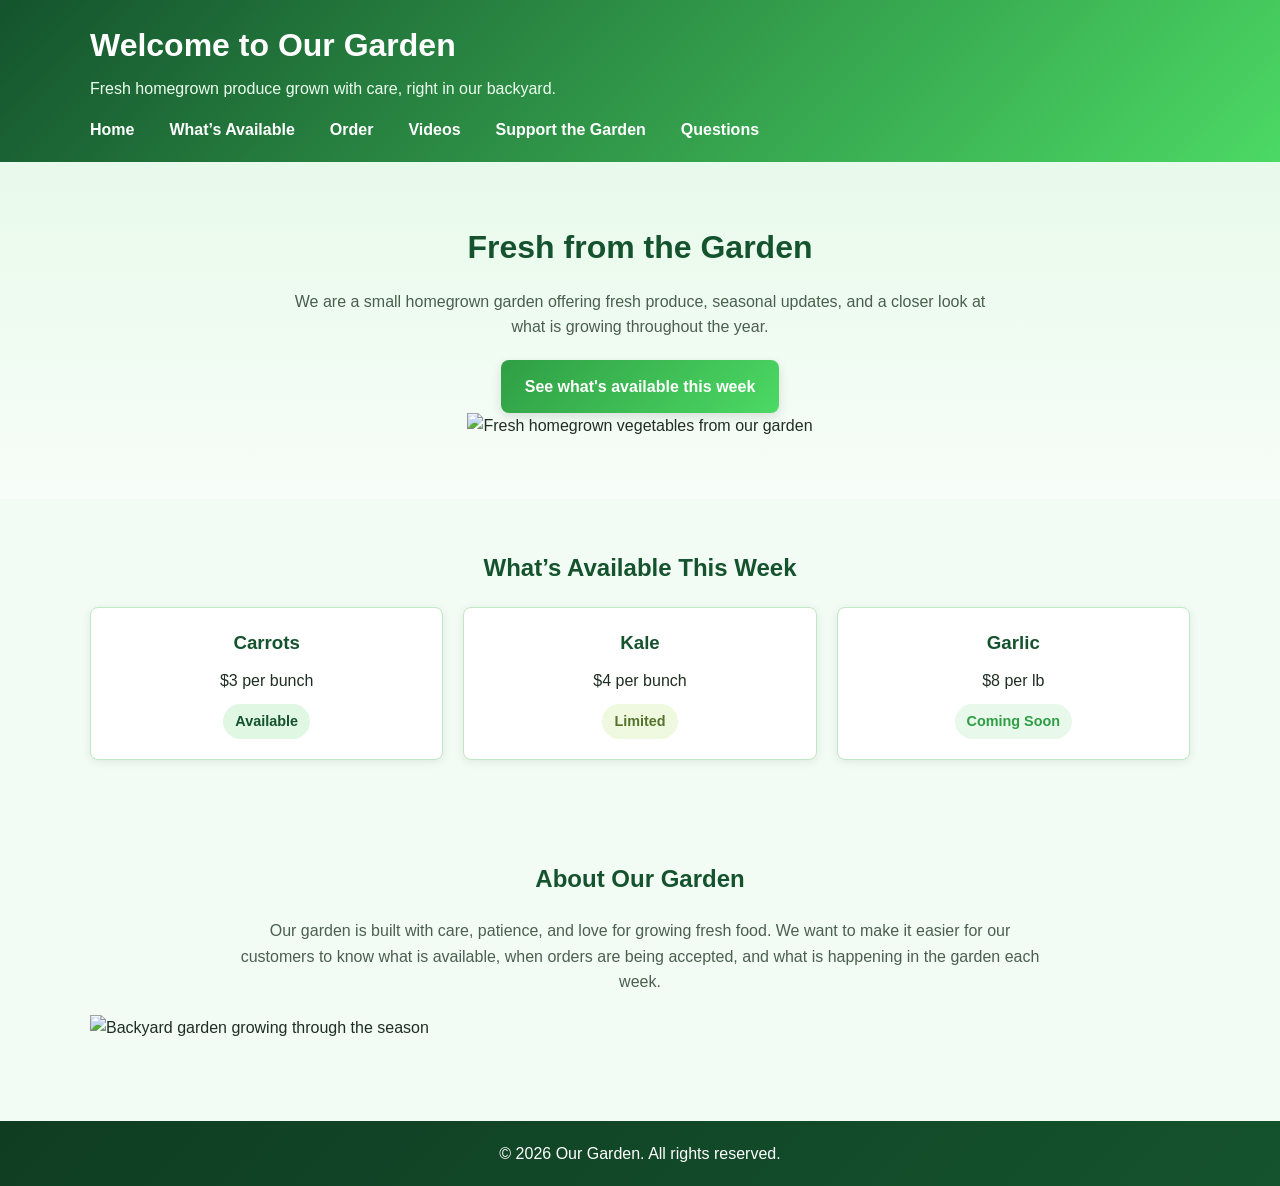
==== index.html @ cf073812 "Update index.html" ====
<!DOCTYPE html>
<html lang="en">
<head>
    <meta charset="UTF-8">
    <meta name="viewport" content="width=device-width, initial-scale=1.0">
    <title>Our Garden | Home</title>
    <link rel="stylesheet" href="style.css">
</head>
<body>

    <header>
        <div class="container">
            <h1>Welcome to Our Garden</h1>
            <p class="tagline">Fresh homegrown produce grown with care, right in our backyard.</p>
            <nav>
                <ul>
                    <li><a href="index.html">Home</a></li>
                    <li><a href="available.html">What’s Available</a></li>
                    <li><a href="order.html">Order</a></li>
                    <li><a href="videos.html">Videos</a></li>
                    <li><a href="donate.html">Support the Garden</a></li>
                    <li><a href="questions.html">Questions</a></li>
                </ul>
            </nav>
        </div>
    </header>

    <main>

        <!-- HERO -->
        <section class="hero">
            <div class="container">
                <div class="split-section">
                    
                    <div class="text-content">
                        <h2>Fresh from the Garden</h2>
                        <p>
                            We are a small homegrown garden offering fresh produce, seasonal updates,
                            and a closer look at what is growing throughout the year.
                        </p>
                        <a class="button" href="available.html">See what's available this week</a>
                    </div>

                    <div class="image-content">
                        <img src="basket of veggies.jpg" alt="Fresh homegrown vegetables from our garden">
                    </div>

                </div>
            </div>
        </section>

        <!-- FEATURED -->
        <section class="featured">
            <div class="container">
                <h2>What’s Available This Week</h2>

                <div class="card-grid">
                    <div class="card">
                        <h3>Carrots</h3>
                        <p>$3 per bunch</p>
                        <span class="status available">Available</span>
                    </div>

                    <div class="card">
                        <h3>Kale</h3>
                        <p>$4 per bunch</p>
                        <span class="status limited">Limited</span>
                    </div>

                    <div class="card">
                        <h3>Garlic</h3>
                        <p>$8 per lb</p>
                        <span class="status coming">Coming Soon</span>
                    </div>
                </div>
            </div>
        </section>

        <!-- ABOUT -->
        <section class="about">
            <div class="container">
                <div class="split-section reverse">

                    <div class="text-content">
                        <h2>About Our Garden</h2>
                        <p>
                            Our garden is built with care, patience, and love for growing fresh food.
                            We want to make it easier for our customers to know what is available,
                            when orders are being accepted, and what is happening in the garden each week.
                        </p>
                    </div>

                    <div class="image-content">
                        <img src="images/about-garden.jpg" alt="Backyard garden growing through the season">
                    </div>

                </div>
            </div>
        </section>

    </main>

    <footer>
        <div class="container">
            <p>&copy; 2026 Our Garden. All rights reserved.</p>
        </div>
    </footer>

    <script src="script.js"></script>

</body>
</html>
---- style.css ----
* {
    margin: 0;
    padding: 0;
    box-sizing: border-box;
}

/* =========================
   Colour Palette
========================= */
:root {
    --green-bright: #4CD964;
    --green-main: #2f9e44;
    --green-dark: #14532D;
    --green-deep: #0f3d22;
    --green-soft: #dff7e3;
    --green-light: #f3fcf4;
    --green-border: #bfe8c7;
    --green-muted: #e9f8ec;

    --white: #ffffff;
    --text-dark: #1f2e22;
    --text-soft: #4b5f50;
    --shadow: 0 2px 10px rgba(0, 0, 0, 0.08);
}

/* =========================
   Base
========================= */
body {
    font-family: Arial, sans-serif;
    line-height: 1.6;
    background-color: var(--green-light);
    color: var(--text-dark);
}

.container {
    width: 90%;
    max-width: 1100px;
    margin: 0 auto;
}

/* =========================
   Header / Navigation
========================= */
header {
    background: linear-gradient(135deg, var(--green-dark), var(--green-bright));
    color: var(--white);
    padding: 20px 0;
}

header h1 {
    margin-bottom: 5px;
}

.tagline {
    margin-bottom: 15px;
    font-size: 1rem;
    color: #ecffef;
}

nav ul {
    list-style: none;
    display: flex;
    flex-wrap: wrap;
    gap: 35px;
}

nav a {
    color: var(--white);
    text-decoration: none;
    font-weight: bold;
}

nav a:hover {
    text-decoration: underline;
    color: #ecffef;
}

/* =========================
   Hero
========================= */
.hero {
    background: linear-gradient(180deg, #e8faeb 0%, #f7fdf8 100%);
    padding: 60px 0;
    text-align: center;
}

.hero h2 {
    font-size: 2rem;
    margin-bottom: 15px;
    color: var(--green-dark);
}

.hero p {
    max-width: 700px;
    margin: 0 auto 20px;
    color: var(--text-soft);
}

/* =========================
   Buttons
========================= */
.button {
    display: inline-block;
    background: linear-gradient(135deg, #2f9e44, #4CD964);
    color: white;
    text-decoration: none;
    padding: 14px 24px;
    border-radius: 8px;
    font-weight: bold;
    border: none;
    cursor: pointer;
    box-shadow: 0 4px 12px rgba(0,0,0,0.12);
    transition: all 0.25s ease;
}

.button:hover {
    background: linear-gradient(135deg, #14532D, #3ec355);
    transform: translateY(-2px);
    box-shadow: 0 6px 16px rgba(0,0,0,0.15);
}

.button:active {
    transform: translateY(0);
    box-shadow: 0 2px 6px rgba(0,0,0,0.2);
}

.button.secondary {
    background: #e9f8ec;
    color: #14532D;
    border: 2px solid #4CD964;
}

.button.secondary:hover {
    background: #dff7e3;
}

/* =========================
   General Sections
========================= */
.featured,
.about,
.updates,
.form-section,
.videos-section,
.calendar-section,
.media-section,
.donate-section,
.order-section {
    padding: 50px 0;
}

.featured h2,
.about h2,
.updates h2,
.videos-section h2,
.calendar-section h2,
.form-container h2,
.media-section h2,
.donate-card h2,
.order-section h2 {
    margin-bottom: 20px;
    text-align: center;
    color: var(--green-dark);
}

.about p,
.updates p {
    max-width: 800px;
    margin: 0 auto 20px;
    text-align: center;
    color: var(--text-soft);
}

/* =========================
   Cards / Product Grid
========================= */
.card-grid {
    display: grid;
    grid-template-columns: repeat(auto-fit, minmax(220px, 1fr));
    gap: 20px;
}

.card {
    background-color: var(--white);
    padding: 20px;
    border-radius: 8px;
    box-shadow: var(--shadow);
    text-align: center;
    border: 1px solid var(--green-border);
}

.card h3 {
    margin-bottom: 10px;
    color: var(--green-dark);
}

/* =========================
   Status Tags
========================= */
.status {
    display: inline-block;
    margin-top: 10px;
    padding: 6px 12px;
    border-radius: 20px;
    font-size: 0.9rem;
    font-weight: bold;
}

.available {
    background-color: #dff7e3;
    color: var(--green-dark);
}

.limited {
    background-color: #eef9df;
    color: #56732d;
}

.coming {
    background-color: #e8f8eb;
    color: var(--green-main);
}

/* =========================
   Order Form / Forms
========================= */
.form-container {
    max-width: 750px;
    background-color: var(--white);
    padding: 35px;
    border-radius: 10px;
    box-shadow: var(--shadow);
    margin: 0 auto;
    border: 1px solid var(--green-border);
}

.form-intro {
    text-align: center;
    margin-bottom: 30px;
    color: var(--text-soft);
}

.form-group {
    margin-bottom: 20px;
}

.form-group label,
.form-group legend {
    display: block;
    font-weight: bold;
    margin-bottom: 8px;
    color: var(--green-dark);
}

.form-group input,
.form-group select,
.form-group textarea {
    width: 100%;
    padding: 12px;
    border: 1px solid var(--green-border);
    border-radius: 6px;
    font-size: 1rem;
    font-family: Arial, sans-serif;
    background-color: #fcfffc;
    color: var(--text-dark);
}

.form-group input:focus,
.form-group select:focus,
.form-group textarea:focus {
    outline: none;
    border-color: var(--green-main);
    box-shadow: 0 0 0 3px rgba(76, 217, 100, 0.18);
}

fieldset.form-group {
    border: 1px solid var(--green-border);
    padding: 20px;
    border-radius: 8px;
    background-color: var(--green-muted);
}

.checkbox-row {
    display: grid;
    grid-template-columns: 1fr 100px;
    gap: 15px;
    align-items: center;
    margin-bottom: 15px;
}

.checkbox-row label {
    display: flex;
    align-items: center;
    gap: 10px;
    font-weight: normal;
    color: var(--text-dark);
}

.checkbox-row input[type="number"] {
    width: 100%;
}

.form-message {
    margin-top: 20px;
    font-weight: bold;
    text-align: center;
    color: var(--green-dark);
}

/* =========================
   Videos
========================= */
.videos-intro {
    text-align: center;
    max-width: 800px;
    margin: 0 auto 30px;
    color: var(--text-soft);
}

.video-grid {
    display: grid;
    grid-template-columns: 1fr;
    gap: 30px;
}

.video-card {
    background-color: var(--white);
    padding: 25px;
    border-radius: 10px;
    box-shadow: var(--shadow);
    border: 1px solid var(--green-border);
}

.video-card h3 {
    margin-bottom: 15px;
    color: var(--green-dark);
}

.video-card p {
    margin-top: 15px;
    color: var(--text-soft);
}

.video-wrapper {
    position: relative;
    width: 100%;
    padding-bottom: 56.25%;
    height: 0;
    overflow: hidden;
    border-radius: 8px;
}

.video-wrapper iframe {
    position: absolute;
    top: 0;
    left: 0;
    width: 100%;
    height: 100%;
    border: none;
}

/* =========================
   Calendar
========================= */
.calendar-intro {
    text-align: center;
    max-width: 850px;
    margin: 0 auto 30px;
    color: var(--text-soft);
}

.calendar-grid {
    display: grid;
    grid-template-columns: repeat(auto-fit, minmax(250px, 1fr));
    gap: 20px;
}

.month-card {
    background-color: var(--white);
    padding: 22px;
    border-radius: 10px;
    box-shadow: var(--shadow);
    border: 1px solid var(--green-border);
}

.month-card h3 {
    margin-bottom: 12px;
    color: var(--green-dark);
}

.month-card ul {
    padding-left: 18px;
}

.month-card li {
    margin-bottom: 8px;
    color: var(--text-dark);
}

/* =========================
   Media Section
========================= */
.media-section h2 {
    text-align: center;
    margin-bottom: 10px;
}

.media-intro {
    text-align: center;
    max-width: 800px;
    margin: 0 auto 30px;
    color: var(--text-soft);
}

.media-grid {
    display: grid;
    grid-template-columns: repeat(auto-fit, minmax(250px, 1fr));
    gap: 20px;
}

.media-item {
    background-color: var(--white);
    border-radius: 10px;
    overflow: hidden;
    box-shadow: var(--shadow);
    border: 1px solid var(--green-border);
}

.media-item img {
    width: 100%;
    height: 100%;
    object-fit: cover;
    display: block;
}

.support-media {
    margin-top: 25px;
}

.support-images {
    display: grid;
    grid-template-columns: repeat(auto-fit, minmax(180px, 1fr));
    gap: 15px;
    margin-top: 20px;
}

.support-images img {
    width: 100%;
    border-radius: 8px;
    border: 1px solid var(--green-border);
}

/* =========================
   Donate Page
========================= */
.donate-section .container {
    max-width: 800px;
    margin: 0 auto;
    text-align: center;
}

.donate-card {
    max-width: 750px;
    margin: 0 auto;
    background-color: var(--white);
    padding: 35px;
    border-radius: 10px;
    box-shadow: var(--shadow);
    text-align: center;
    border: 1px solid var(--green-border);
}

.donate-card p {
    margin-bottom: 18px;
    color: var(--text-soft);
}

.donate-buttons {
    margin-top: 25px;
    display: flex;
    justify-content: center;
    flex-wrap: wrap;
    gap: 15px;
}

.donate-note {
    margin-top: 20px;
    font-style: italic;
    color: var(--text-soft);
}

/* =========================
   Order Page
========================= */
.order-section h2 {
    text-align: center;
    margin-bottom: 12px;
}

.order-intro {
    text-align: center;
    max-width: 850px;
    margin: 0 auto 30px;
    color: var(--text-soft);
}

.order-layout {
    display: grid;
    grid-template-columns: 320px 1fr;
    gap: 30px;
    align-items: start;
}

.order-info,
.order-form-wrap {
    background-color: var(--white);
    padding: 28px;
    border-radius: 10px;
    box-shadow: var(--shadow);
    border: 1px solid var(--green-border);
}

.order-info h3 {
    margin-bottom: 15px;
    color: var(--green-dark);
}

.order-info p {
    margin-bottom: 15px;
    color: var(--text-soft);
}

.order-info ul {
    padding-left: 20px;
    margin-bottom: 25px;
}

.order-info li {
    margin-bottom: 10px;
    color: var(--text-dark);
}

.order-total {
    margin: 20px 0 25px;
    text-align: right;
    font-size: 1.1rem;
    font-weight: bold;
    color: var(--green-dark);
}

.form-row {
    display: grid;
    grid-template-columns: 1fr 1fr;
    gap: 20px;
}

.product-row {
    display: grid;
    grid-template-columns: 1fr 120px;
    gap: 15px;
    align-items: center;
    margin-bottom: 15px;
}

.product-row label {
    margin-bottom: 0;
    font-weight: normal;
    color: var(--text-dark);
}

.product-row input {
    width: 100%;
}

.order-form-wrap .button,
#orderForm button[type="submit"] {
    width: 100%;
    margin-top: 10px;
    padding: 15px 20px;
    font-size: 1.05rem;
    background: linear-gradient(135deg, #14532D, #4CD964);
    color: white;
    border: none;
    border-radius: 8px;
    font-weight: bold;
    cursor: pointer;
    box-shadow: 0 5px 14px rgba(0, 0, 0, 0.14);
    transition: all 0.25s ease;
}

.order-form-wrap .button:hover,
#orderForm button[type="submit"]:hover {
    background: linear-gradient(135deg, #0f3d22, #39c653);
    transform: translateY(-2px);
    box-shadow: 0 8px 18px rgba(0, 0, 0, 0.18);
}

.order-form-wrap .button:active,
#orderForm button[type="submit"]:active {
    transform: translateY(0);
}

/* =========================
   Footer
========================= */
footer {
    background: linear-gradient(135deg, var(--green-deep), var(--green-dark));
    color: var(--white);
    text-align: center;
    padding: 20px 0;
    margin-top: 30px;
}

/* =========================
   Responsive
========================= */
@media (max-width: 900px) {
    .order-layout {
        grid-template-columns: 1fr;
    }
}

@media (max-width: 768px) {
    nav ul {
        flex-direction: column;
        gap: 10px;
    }

    .hero h2 {
        font-size: 1.6rem;
    }
}

@media (max-width: 600px) {
    .form-container {
        padding: 20px;
    }

    .checkbox-row,
    .form-row,
    .product-row {
        grid-template-columns: 1fr;
    }
}

/* ORDER TOTAL DISPLAY */
/* ORDER TOTAL DISPLAY (better alignment) */
.order-total {
    margin: 20px 0;
    padding: 15px 20px;
    background-color: #e6f9ec;
    border-left: 5px solid #21ed65;
    border-radius: 6px;
    text-align: left; /* changed */
    font-size: 1.2rem;
    font-weight: bold;
    color: #0f5132;
}

/* FIELDSET FIX */
fieldset.form-group {
    border: 1px solid #ccebd6;
    padding: 20px;
    border-radius: 8px;
    background-color: #f3fff6;
}

/* LEGEND FIX — keeps it INSIDE visually */
fieldset.form-group legend {
    padding: 5px 10px;
    font-weight: bold;
    color: #0f5132;
    background-color: #f3fff6;
    border-radius: 4px;
}

/* FORM MESSAGE */
.form-message {
    margin-top: 15px;
    color: #155724;
    font-weight: 500;
}

/* INPUT ALIGNMENT (keep grid intact) */
.product-row input[type="number"] {
    width: 100%;
    padding: 8px;
    border: 1px solid #ccebd6;
    border-radius: 4px;
    font-size: 1rem;
}

.product-row input[type="number"]:focus {
    outline: none;
    border-color: #21ed65;
    box-shadow: 0 0 5px rgba(33, 237, 101, 0.4);

}

/* Subtle animation when total updates */
.order-total.updated {
    background-color: #d1f7dc;
    transform: scale(1.02);
    transition: all 0.2s ease;
}

/* FORM MESSAGE (confirmation text) */
.form-message {
    margin-top: 15px;
    color: #155724;
    font-weight: 500;
}

.product-row input[type="number"] {
    width: 80px;
    padding: 8px;
    border: 1px solid #ccebd6;
    border-radius: 4px;
    font-size: 1rem;
}

.product-row input[type="number"]:focus {
    outline: none;
    border-color: #21ed65;
    box-shadow: 0 0 5px rgba(33, 237, 101, 0.4);
}
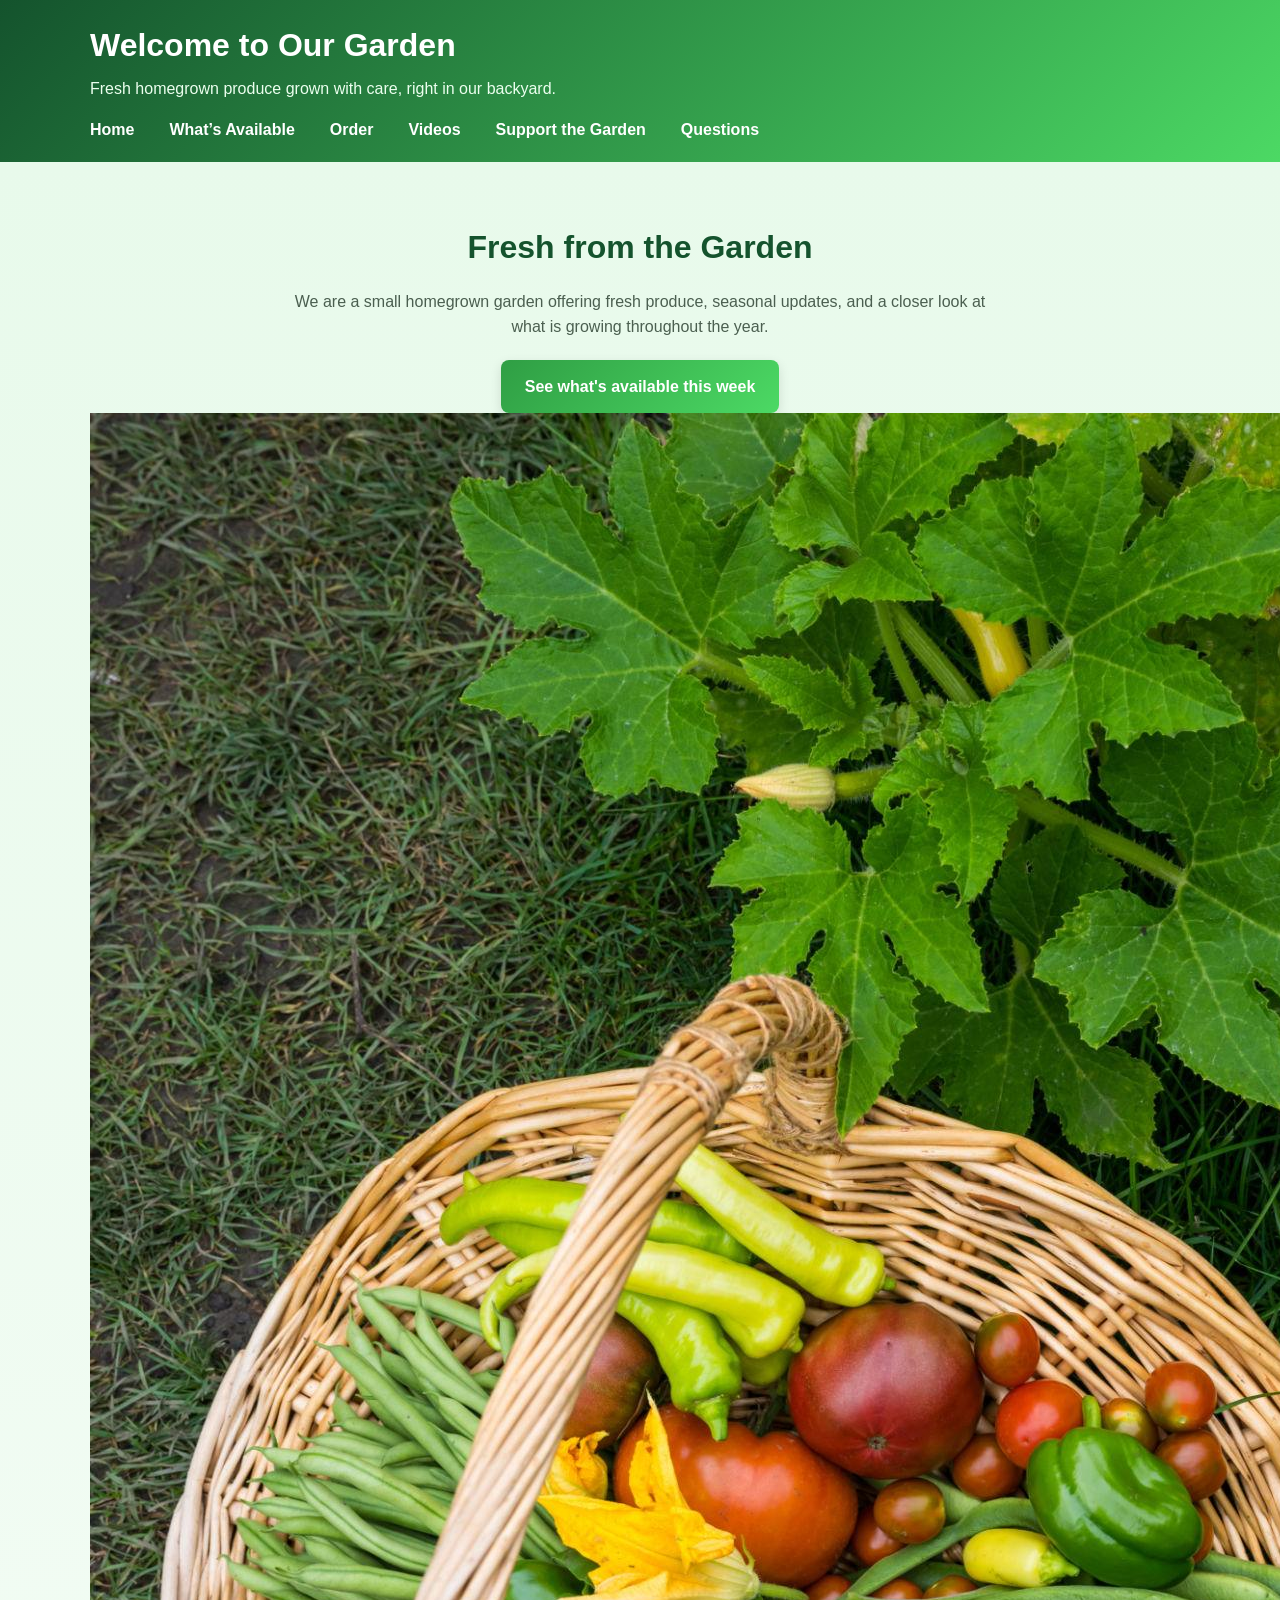
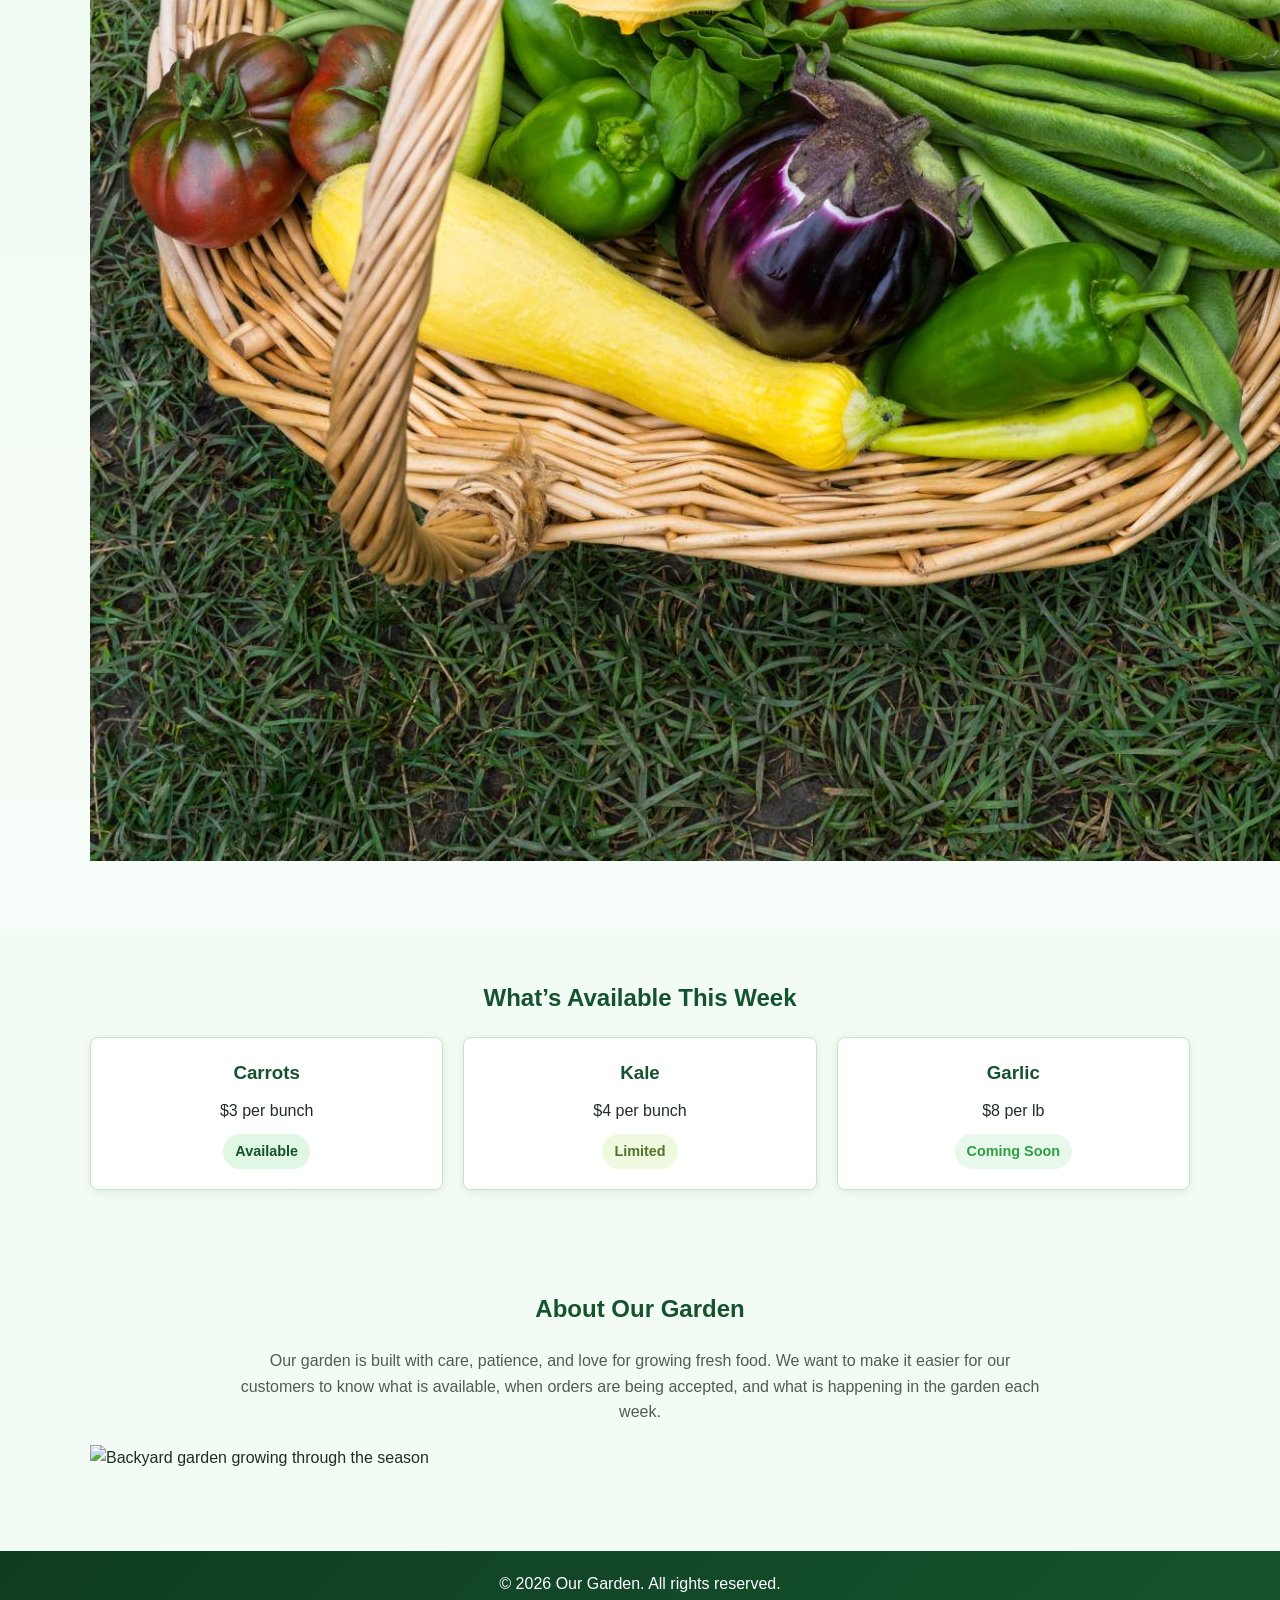
==== commit 79d3b863: "Update index.html" ====
--- a/index.html
+++ b/index.html
@@ -42,7 +42,7 @@
                     </div>
 
                     <div class="image-content">
-                        <img src="basket of veggies.jpg" alt="Fresh homegrown vegetables from our garden">
+                        <img src="images/basket of veggies.jpg" alt="Fresh homegrown vegetables from our garden">
                     </div>
 
                 </div>
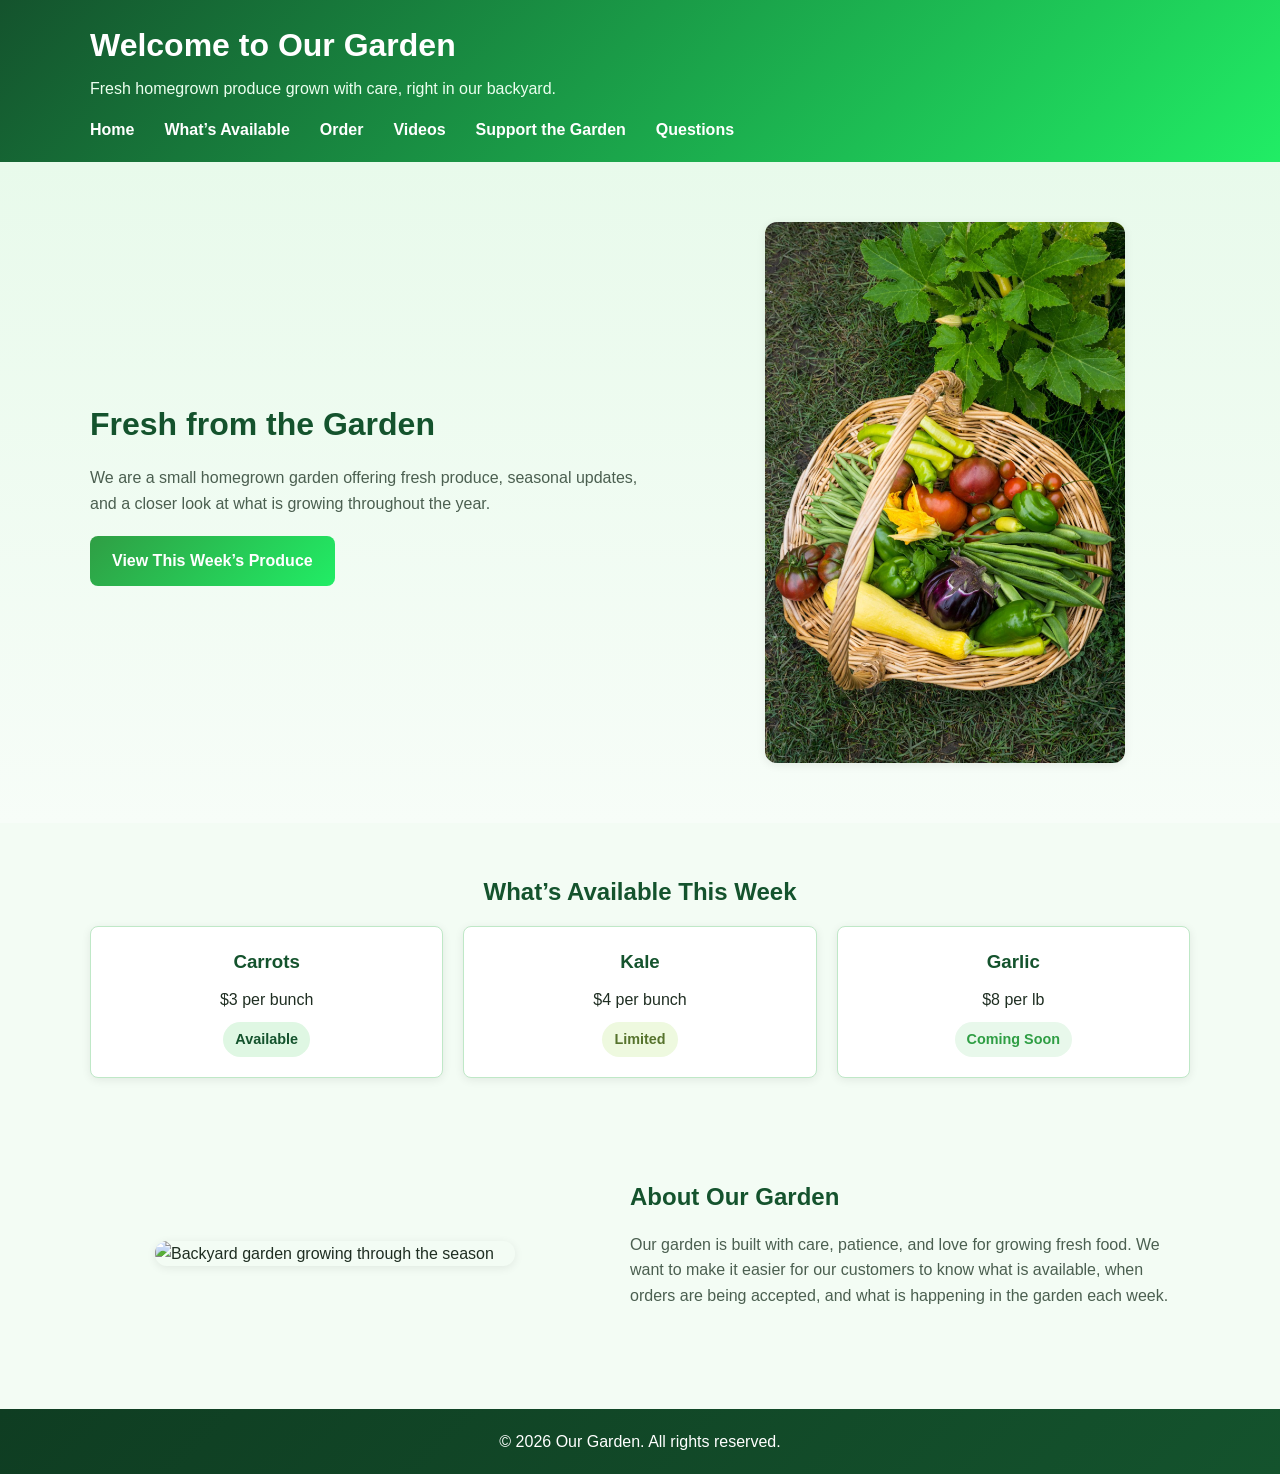
==== commit 7a38ca0a: "banner fixes" ====
--- a/index.html
+++ b/index.html
@@ -27,29 +27,25 @@
 
     <main>
 
-        <!-- HERO -->
         <section class="hero">
             <div class="container">
                 <div class="split-section">
-                    
                     <div class="text-content">
                         <h2>Fresh from the Garden</h2>
                         <p>
                             We are a small homegrown garden offering fresh produce, seasonal updates,
                             and a closer look at what is growing throughout the year.
                         </p>
-                        <a class="button" href="available.html">See what's available this week</a>
+                        <a class="button" href="available.html">View This Week’s Produce</a>
                     </div>
 
                     <div class="image-content">
                         <img src="images/basket of veggies.jpg" alt="Fresh homegrown vegetables from our garden">
                     </div>
-
                 </div>
             </div>
         </section>
 
-        <!-- FEATURED -->
         <section class="featured">
             <div class="container">
                 <h2>What’s Available This Week</h2>
@@ -76,11 +72,9 @@
             </div>
         </section>
 
-        <!-- ABOUT -->
         <section class="about">
             <div class="container">
                 <div class="split-section reverse">
-
                     <div class="text-content">
                         <h2>About Our Garden</h2>
                         <p>
@@ -93,7 +87,6 @@
                     <div class="image-content">
                         <img src="images/about-garden.jpg" alt="Backyard garden growing through the season">
                     </div>
-
                 </div>
             </div>
         </section>
--- a/style.css
+++ b/style.css
@@ -8,7 +8,7 @@
    Colour Palette
 ========================= */
 :root {
-    --green-bright: #4CD964;
+    --green-bright: #21ed65;
     --green-main: #2f9e44;
     --green-dark: #14532D;
     --green-deep: #0f3d22;
@@ -40,7 +40,7 @@
 }
 
 /* =========================
-   Header / Navigation
+   Header
 ========================= */
 header {
     background: linear-gradient(135deg, var(--green-dark), var(--green-bright));
@@ -58,11 +58,14 @@
     color: #ecffef;
 }
 
+/* =========================
+   Navigation
+========================= */
 nav ul {
     list-style: none;
     display: flex;
     flex-wrap: wrap;
-    gap: 35px;
+    gap: 30px;
 }
 
 nav a {
@@ -77,24 +80,68 @@
 }
 
 /* =========================
-   Hero
+   Hero + Split Layout
 ========================= */
 .hero {
     background: linear-gradient(180deg, #e8faeb 0%, #f7fdf8 100%);
     padding: 60px 0;
-    text-align: center;
+}
+
+.split-section {
+    display: flex;
+    align-items: center;
+    justify-content: space-between;
+    gap: 50px;
+}
+
+.split-section.reverse {
+    flex-direction: row-reverse;
+}
+
+.text-content {
+    flex: 1 1 55%;
+    max-width: 560px;
+}
+
+.image-content {
+    flex: 1 1 45%;
+    display: flex;
+    justify-content: center;
+    align-items: center;
+}
+
+.image-content img {
+    width: 100%;
+    max-width: 360px;
+    height: auto;
+    display: block;
+    border-radius: 12px;
+    box-shadow: var(--shadow);
+    object-fit: cover;
+}
+
+/* =========================
+   Typography
+========================= */
+.hero h2,
+.featured h2,
+.about h2 {
+    margin-bottom: 15px;
+    color: var(--green-dark);
 }
 
 .hero h2 {
     font-size: 2rem;
-    margin-bottom: 15px;
-    color: var(--green-dark);
-}
-
-.hero p {
-    max-width: 700px;
-    margin: 0 auto 20px;
+}
+
+.hero p,
+.about p {
     color: var(--text-soft);
+    margin-bottom: 20px;
+}
+
+.featured h2 {
+    text-align: center;
 }
 
 /* =========================
@@ -102,78 +149,32 @@
 ========================= */
 .button {
     display: inline-block;
-    background: linear-gradient(135deg, #2f9e44, #4CD964);
-    color: white;
+    background: linear-gradient(135deg, var(--green-main), var(--green-bright));
+    color: var(--white);
     text-decoration: none;
-    padding: 14px 24px;
+    padding: 12px 22px;
     border-radius: 8px;
     font-weight: bold;
     border: none;
     cursor: pointer;
-    box-shadow: 0 4px 12px rgba(0,0,0,0.12);
-    transition: all 0.25s ease;
+    transition: 0.25s;
 }
 
 .button:hover {
-    background: linear-gradient(135deg, #14532D, #3ec355);
+    background: linear-gradient(135deg, var(--green-dark), #3ec355);
     transform: translateY(-2px);
-    box-shadow: 0 6px 16px rgba(0,0,0,0.15);
-}
-
-.button:active {
-    transform: translateY(0);
-    box-shadow: 0 2px 6px rgba(0,0,0,0.2);
-}
-
-.button.secondary {
-    background: #e9f8ec;
-    color: #14532D;
-    border: 2px solid #4CD964;
-}
-
-.button.secondary:hover {
-    background: #dff7e3;
-}
-
-/* =========================
-   General Sections
+}
+
+/* =========================
+   Sections
 ========================= */
 .featured,
-.about,
-.updates,
-.form-section,
-.videos-section,
-.calendar-section,
-.media-section,
-.donate-section,
-.order-section {
+.about {
     padding: 50px 0;
 }
 
-.featured h2,
-.about h2,
-.updates h2,
-.videos-section h2,
-.calendar-section h2,
-.form-container h2,
-.media-section h2,
-.donate-card h2,
-.order-section h2 {
-    margin-bottom: 20px;
-    text-align: center;
-    color: var(--green-dark);
-}
-
-.about p,
-.updates p {
-    max-width: 800px;
-    margin: 0 auto 20px;
-    text-align: center;
-    color: var(--text-soft);
-}
-
-/* =========================
-   Cards / Product Grid
+/* =========================
+   Cards
 ========================= */
 .card-grid {
     display: grid;
@@ -208,7 +209,7 @@
 }
 
 .available {
-    background-color: #dff7e3;
+    background-color: var(--green-soft);
     color: var(--green-dark);
 }
 
@@ -223,385 +224,6 @@
 }
 
 /* =========================
-   Order Form / Forms
-========================= */
-.form-container {
-    max-width: 750px;
-    background-color: var(--white);
-    padding: 35px;
-    border-radius: 10px;
-    box-shadow: var(--shadow);
-    margin: 0 auto;
-    border: 1px solid var(--green-border);
-}
-
-.form-intro {
-    text-align: center;
-    margin-bottom: 30px;
-    color: var(--text-soft);
-}
-
-.form-group {
-    margin-bottom: 20px;
-}
-
-.form-group label,
-.form-group legend {
-    display: block;
-    font-weight: bold;
-    margin-bottom: 8px;
-    color: var(--green-dark);
-}
-
-.form-group input,
-.form-group select,
-.form-group textarea {
-    width: 100%;
-    padding: 12px;
-    border: 1px solid var(--green-border);
-    border-radius: 6px;
-    font-size: 1rem;
-    font-family: Arial, sans-serif;
-    background-color: #fcfffc;
-    color: var(--text-dark);
-}
-
-.form-group input:focus,
-.form-group select:focus,
-.form-group textarea:focus {
-    outline: none;
-    border-color: var(--green-main);
-    box-shadow: 0 0 0 3px rgba(76, 217, 100, 0.18);
-}
-
-fieldset.form-group {
-    border: 1px solid var(--green-border);
-    padding: 20px;
-    border-radius: 8px;
-    background-color: var(--green-muted);
-}
-
-.checkbox-row {
-    display: grid;
-    grid-template-columns: 1fr 100px;
-    gap: 15px;
-    align-items: center;
-    margin-bottom: 15px;
-}
-
-.checkbox-row label {
-    display: flex;
-    align-items: center;
-    gap: 10px;
-    font-weight: normal;
-    color: var(--text-dark);
-}
-
-.checkbox-row input[type="number"] {
-    width: 100%;
-}
-
-.form-message {
-    margin-top: 20px;
-    font-weight: bold;
-    text-align: center;
-    color: var(--green-dark);
-}
-
-/* =========================
-   Videos
-========================= */
-.videos-intro {
-    text-align: center;
-    max-width: 800px;
-    margin: 0 auto 30px;
-    color: var(--text-soft);
-}
-
-.video-grid {
-    display: grid;
-    grid-template-columns: 1fr;
-    gap: 30px;
-}
-
-.video-card {
-    background-color: var(--white);
-    padding: 25px;
-    border-radius: 10px;
-    box-shadow: var(--shadow);
-    border: 1px solid var(--green-border);
-}
-
-.video-card h3 {
-    margin-bottom: 15px;
-    color: var(--green-dark);
-}
-
-.video-card p {
-    margin-top: 15px;
-    color: var(--text-soft);
-}
-
-.video-wrapper {
-    position: relative;
-    width: 100%;
-    padding-bottom: 56.25%;
-    height: 0;
-    overflow: hidden;
-    border-radius: 8px;
-}
-
-.video-wrapper iframe {
-    position: absolute;
-    top: 0;
-    left: 0;
-    width: 100%;
-    height: 100%;
-    border: none;
-}
-
-/* =========================
-   Calendar
-========================= */
-.calendar-intro {
-    text-align: center;
-    max-width: 850px;
-    margin: 0 auto 30px;
-    color: var(--text-soft);
-}
-
-.calendar-grid {
-    display: grid;
-    grid-template-columns: repeat(auto-fit, minmax(250px, 1fr));
-    gap: 20px;
-}
-
-.month-card {
-    background-color: var(--white);
-    padding: 22px;
-    border-radius: 10px;
-    box-shadow: var(--shadow);
-    border: 1px solid var(--green-border);
-}
-
-.month-card h3 {
-    margin-bottom: 12px;
-    color: var(--green-dark);
-}
-
-.month-card ul {
-    padding-left: 18px;
-}
-
-.month-card li {
-    margin-bottom: 8px;
-    color: var(--text-dark);
-}
-
-/* =========================
-   Media Section
-========================= */
-.media-section h2 {
-    text-align: center;
-    margin-bottom: 10px;
-}
-
-.media-intro {
-    text-align: center;
-    max-width: 800px;
-    margin: 0 auto 30px;
-    color: var(--text-soft);
-}
-
-.media-grid {
-    display: grid;
-    grid-template-columns: repeat(auto-fit, minmax(250px, 1fr));
-    gap: 20px;
-}
-
-.media-item {
-    background-color: var(--white);
-    border-radius: 10px;
-    overflow: hidden;
-    box-shadow: var(--shadow);
-    border: 1px solid var(--green-border);
-}
-
-.media-item img {
-    width: 100%;
-    height: 100%;
-    object-fit: cover;
-    display: block;
-}
-
-.support-media {
-    margin-top: 25px;
-}
-
-.support-images {
-    display: grid;
-    grid-template-columns: repeat(auto-fit, minmax(180px, 1fr));
-    gap: 15px;
-    margin-top: 20px;
-}
-
-.support-images img {
-    width: 100%;
-    border-radius: 8px;
-    border: 1px solid var(--green-border);
-}
-
-/* =========================
-   Donate Page
-========================= */
-.donate-section .container {
-    max-width: 800px;
-    margin: 0 auto;
-    text-align: center;
-}
-
-.donate-card {
-    max-width: 750px;
-    margin: 0 auto;
-    background-color: var(--white);
-    padding: 35px;
-    border-radius: 10px;
-    box-shadow: var(--shadow);
-    text-align: center;
-    border: 1px solid var(--green-border);
-}
-
-.donate-card p {
-    margin-bottom: 18px;
-    color: var(--text-soft);
-}
-
-.donate-buttons {
-    margin-top: 25px;
-    display: flex;
-    justify-content: center;
-    flex-wrap: wrap;
-    gap: 15px;
-}
-
-.donate-note {
-    margin-top: 20px;
-    font-style: italic;
-    color: var(--text-soft);
-}
-
-/* =========================
-   Order Page
-========================= */
-.order-section h2 {
-    text-align: center;
-    margin-bottom: 12px;
-}
-
-.order-intro {
-    text-align: center;
-    max-width: 850px;
-    margin: 0 auto 30px;
-    color: var(--text-soft);
-}
-
-.order-layout {
-    display: grid;
-    grid-template-columns: 320px 1fr;
-    gap: 30px;
-    align-items: start;
-}
-
-.order-info,
-.order-form-wrap {
-    background-color: var(--white);
-    padding: 28px;
-    border-radius: 10px;
-    box-shadow: var(--shadow);
-    border: 1px solid var(--green-border);
-}
-
-.order-info h3 {
-    margin-bottom: 15px;
-    color: var(--green-dark);
-}
-
-.order-info p {
-    margin-bottom: 15px;
-    color: var(--text-soft);
-}
-
-.order-info ul {
-    padding-left: 20px;
-    margin-bottom: 25px;
-}
-
-.order-info li {
-    margin-bottom: 10px;
-    color: var(--text-dark);
-}
-
-.order-total {
-    margin: 20px 0 25px;
-    text-align: right;
-    font-size: 1.1rem;
-    font-weight: bold;
-    color: var(--green-dark);
-}
-
-.form-row {
-    display: grid;
-    grid-template-columns: 1fr 1fr;
-    gap: 20px;
-}
-
-.product-row {
-    display: grid;
-    grid-template-columns: 1fr 120px;
-    gap: 15px;
-    align-items: center;
-    margin-bottom: 15px;
-}
-
-.product-row label {
-    margin-bottom: 0;
-    font-weight: normal;
-    color: var(--text-dark);
-}
-
-.product-row input {
-    width: 100%;
-}
-
-.order-form-wrap .button,
-#orderForm button[type="submit"] {
-    width: 100%;
-    margin-top: 10px;
-    padding: 15px 20px;
-    font-size: 1.05rem;
-    background: linear-gradient(135deg, #14532D, #4CD964);
-    color: white;
-    border: none;
-    border-radius: 8px;
-    font-weight: bold;
-    cursor: pointer;
-    box-shadow: 0 5px 14px rgba(0, 0, 0, 0.14);
-    transition: all 0.25s ease;
-}
-
-.order-form-wrap .button:hover,
-#orderForm button[type="submit"]:hover {
-    background: linear-gradient(135deg, #0f3d22, #39c653);
-    transform: translateY(-2px);
-    box-shadow: 0 8px 18px rgba(0, 0, 0, 0.18);
-}
-
-.order-form-wrap .button:active,
-#orderForm button[type="submit"]:active {
-    transform: translateY(0);
-}
-
-/* =========================
    Footer
 ========================= */
 footer {
@@ -616,112 +238,57 @@
    Responsive
 ========================= */
 @media (max-width: 900px) {
-    .order-layout {
-        grid-template-columns: 1fr;
+    .split-section,
+    .split-section.reverse {
+        gap: 30px;
+    }
+
+    .image-content img {
+        max-width: 300px;
     }
 }
 
 @media (max-width: 768px) {
+    .split-section,
+    .split-section.reverse {
+        flex-direction: column;
+        text-align: center;
+    }
+
+    .text-content,
+    .image-content {
+        max-width: 100%;
+        flex: 1 1 100%;
+    }
+
+    .image-content img {
+        max-width: 320px;
+    }
+
     nav ul {
         flex-direction: column;
         gap: 10px;
     }
 
+    .hero {
+        padding: 45px 0;
+    }
+
     .hero h2 {
-        font-size: 1.6rem;
-    }
-}
-
-@media (max-width: 600px) {
-    .form-container {
-        padding: 20px;
-    }
-
-    .checkbox-row,
-    .form-row,
-    .product-row {
-        grid-template-columns: 1fr;
-    }
-}
-
-/* ORDER TOTAL DISPLAY */
-/* ORDER TOTAL DISPLAY (better alignment) */
-.order-total {
-    margin: 20px 0;
-    padding: 15px 20px;
-    background-color: #e6f9ec;
-    border-left: 5px solid #21ed65;
-    border-radius: 6px;
-    text-align: left; /* changed */
-    font-size: 1.2rem;
-    font-weight: bold;
-    color: #0f5132;
-}
-
-/* FIELDSET FIX */
-fieldset.form-group {
-    border: 1px solid #ccebd6;
-    padding: 20px;
-    border-radius: 8px;
-    background-color: #f3fff6;
-}
-
-/* LEGEND FIX — keeps it INSIDE visually */
-fieldset.form-group legend {
-    padding: 5px 10px;
-    font-weight: bold;
-    color: #0f5132;
-    background-color: #f3fff6;
-    border-radius: 4px;
-}
-
-/* FORM MESSAGE */
-.form-message {
-    margin-top: 15px;
-    color: #155724;
-    font-weight: 500;
-}
-
-/* INPUT ALIGNMENT (keep grid intact) */
-.product-row input[type="number"] {
-    width: 100%;
-    padding: 8px;
-    border: 1px solid #ccebd6;
-    border-radius: 4px;
-    font-size: 1rem;
-}
-
-.product-row input[type="number"]:focus {
-    outline: none;
-    border-color: #21ed65;
-    box-shadow: 0 0 5px rgba(33, 237, 101, 0.4);
-
-}
-
-/* Subtle animation when total updates */
-.order-total.updated {
-    background-color: #d1f7dc;
-    transform: scale(1.02);
-    transition: all 0.2s ease;
-}
-
-/* FORM MESSAGE (confirmation text) */
-.form-message {
-    margin-top: 15px;
-    color: #155724;
-    font-weight: 500;
-}
-
-.product-row input[type="number"] {
-    width: 80px;
-    padding: 8px;
-    border: 1px solid #ccebd6;
-    border-radius: 4px;
-    font-size: 1rem;
-}
-
-.product-row input[type="number"]:focus {
-    outline: none;
-    border-color: #21ed65;
-    box-shadow: 0 0 5px rgba(33, 237, 101, 0.4);
+        font-size: 1.7rem;
+    }
+}
+
+@media (max-width: 480px) {
+    .container {
+        width: 92%;
+    }
+
+    .hero h2 {
+        font-size: 1.5rem;
+    }
+
+    .image-content img {
+        max-width: 260px;
+    }
 }
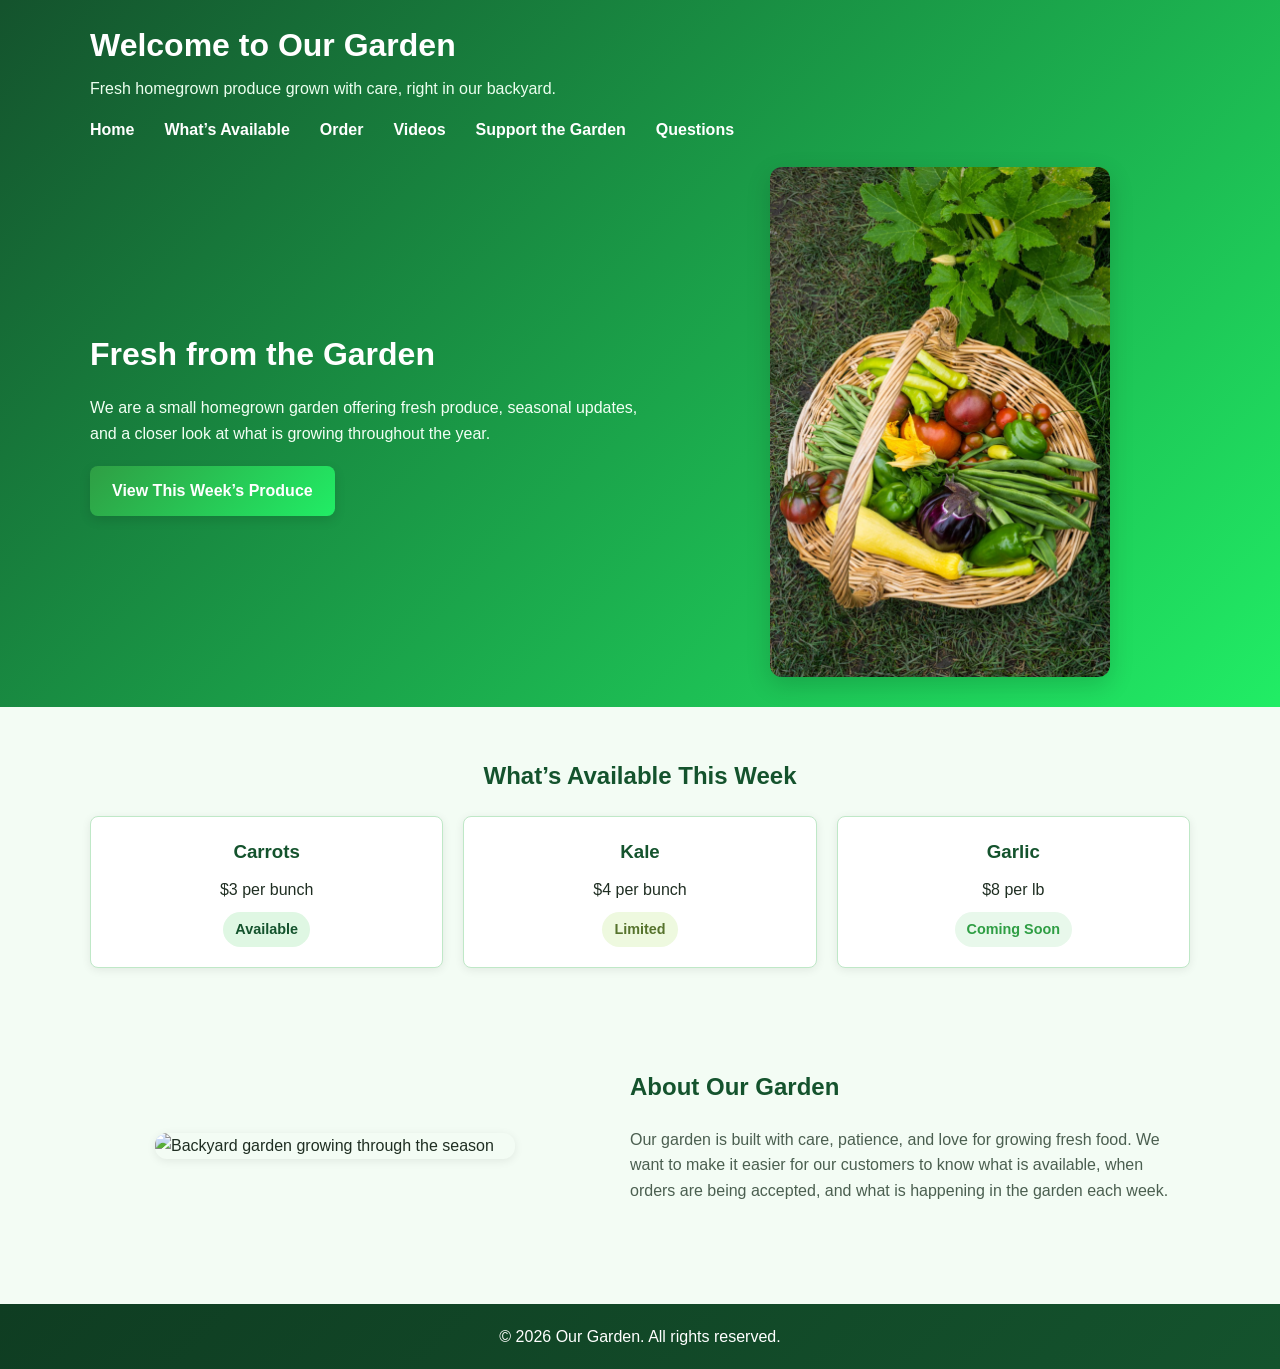
==== commit f66afd46: "Update" ====
--- a/index.html
+++ b/index.html
@@ -12,6 +12,7 @@
         <div class="container">
             <h1>Welcome to Our Garden</h1>
             <p class="tagline">Fresh homegrown produce grown with care, right in our backyard.</p>
+
             <nav>
                 <ul>
                     <li><a href="index.html">Home</a></li>
@@ -22,30 +23,25 @@
                     <li><a href="questions.html">Questions</a></li>
                 </ul>
             </nav>
+
+            <div class="header-banner">
+                <div class="header-banner-text">
+                    <h2>Fresh from the Garden</h2>
+                    <p>
+                        We are a small homegrown garden offering fresh produce, seasonal updates,
+                        and a closer look at what is growing throughout the year.
+                    </p>
+                    <a class="button" href="available.html">View This Week’s Produce</a>
+                </div>
+
+                <div class="header-banner-image">
+                    <img src="images/basket of veggies.jpg" alt="Fresh homegrown vegetables from our garden">
+                </div>
+            </div>
         </div>
     </header>
 
     <main>
-
-        <section class="hero">
-            <div class="container">
-                <div class="split-section">
-                    <div class="text-content">
-                        <h2>Fresh from the Garden</h2>
-                        <p>
-                            We are a small homegrown garden offering fresh produce, seasonal updates,
-                            and a closer look at what is growing throughout the year.
-                        </p>
-                        <a class="button" href="available.html">View This Week’s Produce</a>
-                    </div>
-
-                    <div class="image-content">
-                        <img src="images/basket of veggies.jpg" alt="Fresh homegrown vegetables from our garden">
-                    </div>
-                </div>
-            </div>
-        </section>
-
         <section class="featured">
             <div class="container">
                 <h2>What’s Available This Week</h2>
@@ -90,7 +86,6 @@
                 </div>
             </div>
         </section>
-
     </main>
 
     <footer>
--- a/style.css
+++ b/style.css
@@ -40,12 +40,12 @@
 }
 
 /* =========================
-   Header
+   Header / Navigation
 ========================= */
 header {
     background: linear-gradient(135deg, var(--green-dark), var(--green-bright));
     color: var(--white);
-    padding: 20px 0;
+    padding: 20px 0 30px;
 }
 
 header h1 {
@@ -58,9 +58,6 @@
     color: #ecffef;
 }
 
-/* =========================
-   Navigation
-========================= */
 nav ul {
     list-style: none;
     display: flex;
@@ -80,13 +77,52 @@
 }
 
 /* =========================
-   Hero + Split Layout
-========================= */
-.hero {
-    background: linear-gradient(180deg, #e8faeb 0%, #f7fdf8 100%);
-    padding: 60px 0;
-}
-
+   Header Banner
+========================= */
+.header-banner {
+    margin-top: 25px;
+    display: flex;
+    align-items: center;
+    justify-content: space-between;
+    gap: 40px;
+}
+
+.header-banner-text {
+    flex: 1 1 55%;
+    max-width: 560px;
+}
+
+.header-banner-text h2 {
+    font-size: 2rem;
+    margin-bottom: 15px;
+    color: var(--white);
+}
+
+.header-banner-text p {
+    color: #f2fff4;
+    margin-bottom: 20px;
+}
+
+.header-banner-image {
+    flex: 1 1 45%;
+    display: flex;
+    justify-content: center;
+    align-items: center;
+}
+
+.header-banner-image img {
+    width: 100%;
+    max-width: 340px;
+    height: auto;
+    display: block;
+    border-radius: 12px;
+    box-shadow: 0 8px 24px rgba(0, 0, 0, 0.16);
+    object-fit: cover;
+}
+
+/* =========================
+   General Split Layout
+========================= */
 .split-section {
     display: flex;
     align-items: center;
@@ -121,26 +157,67 @@
 }
 
 /* =========================
+   Hero / Home Sections
+========================= */
+.hero {
+    background: linear-gradient(180deg, #e8faeb 0%, #f7fdf8 100%);
+    padding: 50px 0;
+}
+
+.featured,
+.about,
+.updates,
+.media-section,
+.videos-section,
+.donate-section,
+.order-section,
+.questions-section {
+    padding: 50px 0;
+}
+
+/* =========================
    Typography
 ========================= */
 .hero h2,
 .featured h2,
-.about h2 {
-    margin-bottom: 15px;
+.about h2,
+.updates h2,
+.media-section h2,
+.videos-section h2,
+.donate-card h2,
+.order-section h2,
+.questions-section h2,
+.form-container h2 {
+    margin-bottom: 20px;
     color: var(--green-dark);
 }
 
-.hero h2 {
-    font-size: 2rem;
+.featured h2,
+.media-section h2,
+.order-section h2,
+.questions-section h2,
+.donate-card h2,
+.form-container h2 {
+    text-align: center;
 }
 
 .hero p,
-.about p {
+.about p,
+.updates p,
+.media-intro,
+.videos-intro,
+.order-intro,
+.questions-intro {
     color: var(--text-soft);
     margin-bottom: 20px;
 }
 
-.featured h2 {
+.order-intro,
+.questions-intro,
+.media-intro,
+.videos-intro {
+    max-width: 800px;
+    margin: 0 auto 30px;
     text-align: center;
 }
 
@@ -157,24 +234,28 @@
     font-weight: bold;
     border: none;
     cursor: pointer;
-    transition: 0.25s;
+    transition: all 0.25s ease;
+    box-shadow: 0 4px 12px rgba(0, 0, 0, 0.12);
 }
 
 .button:hover {
     background: linear-gradient(135deg, var(--green-dark), #3ec355);
     transform: translateY(-2px);
-}
-
-/* =========================
-   Sections
-========================= */
-.featured,
-.about {
-    padding: 50px 0;
-}
-
-/* =========================
-   Cards
+    box-shadow: 0 6px 16px rgba(0, 0, 0, 0.15);
+}
+
+.button.secondary {
+    background: #e9f8ec;
+    color: var(--green-dark);
+    border: 2px solid var(--green-bright);
+}
+
+.button.secondary:hover {
+    background: #dff7e3;
+}
+
+/* =========================
+   Cards / Product Grid
 ========================= */
 .card-grid {
     display: grid;
@@ -224,6 +305,292 @@
 }
 
 /* =========================
+   Forms - Shared
+========================= */
+.form-container,
+.questions-card,
+.order-info,
+.order-form-wrap,
+.video-card,
+.donate-card,
+.media-item {
+    background-color: var(--white);
+    border-radius: 10px;
+    box-shadow: var(--shadow);
+    border: 1px solid var(--green-border);
+}
+
+.form-group {
+    margin-bottom: 20px;
+}
+
+.form-group label {
+    display: block;
+    font-weight: bold;
+    margin-bottom: 8px;
+    color: var(--green-dark);
+}
+
+.form-group input,
+.form-group select,
+.form-group textarea {
+    width: 100%;
+    padding: 12px;
+    border: 1px solid var(--green-border);
+    border-radius: 6px;
+    font-size: 1rem;
+    font-family: Arial, sans-serif;
+    background-color: #fcfffc;
+    color: var(--text-dark);
+}
+
+.form-group input:focus,
+.form-group select:focus,
+.form-group textarea:focus {
+    outline: none;
+    border-color: var(--green-main);
+    box-shadow: 0 0 0 3px rgba(76, 217, 100, 0.18);
+}
+
+.form-message {
+    margin-top: 15px;
+    color: #155724;
+    font-weight: 500;
+}
+
+/* =========================
+   Order Page
+========================= */
+.order-intro {
+    max-width: 850px;
+}
+
+.order-layout {
+    display: grid;
+    grid-template-columns: 320px 1fr;
+    gap: 30px;
+    align-items: start;
+}
+
+.order-info,
+.order-form-wrap {
+    padding: 28px;
+}
+
+.order-info h3 {
+    margin-bottom: 15px;
+    color: var(--green-dark);
+}
+
+.order-info p {
+    margin-bottom: 15px;
+    color: var(--text-soft);
+}
+
+.order-info ul {
+    padding-left: 20px;
+    margin-bottom: 25px;
+}
+
+.order-info li {
+    margin-bottom: 10px;
+    color: var(--text-dark);
+}
+
+.form-row {
+    display: grid;
+    grid-template-columns: 1fr 1fr;
+    gap: 20px;
+}
+
+.product-box {
+    border: 1px solid #ccebd6;
+    padding: 20px;
+    border-radius: 8px;
+    background-color: #f3fff6;
+}
+
+.product-box-title {
+    margin-bottom: 18px;
+    font-size: 1.1rem;
+    font-weight: bold;
+    color: #0f5132;
+}
+
+.product-row {
+    display: grid;
+    grid-template-columns: 1fr 120px;
+    gap: 15px;
+    align-items: center;
+    margin-bottom: 15px;
+}
+
+.product-row label {
+    margin-bottom: 0;
+    font-weight: normal;
+    color: var(--text-dark);
+}
+
+.product-row input[type="number"] {
+    width: 100%;
+    padding: 8px;
+    border: 1px solid #ccebd6;
+    border-radius: 4px;
+    font-size: 1rem;
+}
+
+.product-row input[type="number"]:focus {
+    outline: none;
+    border-color: #21ed65;
+    box-shadow: 0 0 5px rgba(33, 237, 101, 0.4);
+}
+
+.order-total {
+    margin: 20px 0;
+    padding: 15px 20px;
+    background-color: #e6f9ec;
+    border-left: 5px solid #21ed65;
+    border-radius: 6px;
+    text-align: left;
+    font-size: 1.2rem;
+    font-weight: bold;
+    color: #0f5132;
+}
+
+.order-total.updated {
+    background-color: #d1f7dc;
+    transform: scale(1.02);
+    transition: all 0.2s ease;
+}
+
+.order-form-wrap .button,
+#orderForm button[type="submit"] {
+    width: 100%;
+    margin-top: 10px;
+    padding: 15px 20px;
+    font-size: 1.05rem;
+    background: linear-gradient(135deg, #14532D, #4CD964);
+    color: var(--white);
+    border: none;
+    border-radius: 8px;
+    font-weight: bold;
+    cursor: pointer;
+    box-shadow: 0 5px 14px rgba(0, 0, 0, 0.14);
+    transition: all 0.25s ease;
+}
+
+.order-form-wrap .button:hover,
+#orderForm button[type="submit"]:hover {
+    background: linear-gradient(135deg, #0f3d22, #39c653);
+    transform: translateY(-2px);
+    box-shadow: 0 8px 18px rgba(0, 0, 0, 0.18);
+}
+
+/* =========================
+   Questions Page
+========================= */
+.questions-card {
+    max-width: 800px;
+    margin: 0 auto;
+    padding: 35px;
+}
+
+/* =========================
+   Videos / Media
+========================= */
+.video-grid,
+.media-grid {
+    display: grid;
+    gap: 20px;
+}
+
+.media-grid {
+    grid-template-columns: repeat(auto-fit, minmax(250px, 1fr));
+}
+
+.video-grid {
+    grid-template-columns: 1fr;
+}
+
+.video-card {
+    padding: 25px;
+}
+
+.video-card h3 {
+    margin-bottom: 15px;
+    color: var(--green-dark);
+}
+
+.video-card p {
+    margin-top: 15px;
+    color: var(--text-soft);
+}
+
+.video-wrapper {
+    position: relative;
+    width: 100%;
+    padding-bottom: 56.25%;
+    height: 0;
+    overflow: hidden;
+    border-radius: 8px;
+}
+
+.video-wrapper iframe {
+    position: absolute;
+    inset: 0;
+    width: 100%;
+    height: 100%;
+    border: none;
+}
+
+.media-item {
+    overflow: hidden;
+}
+
+.media-item img {
+    width: 100%;
+    height: 100%;
+    min-height: 220px;
+    object-fit: cover;
+    display: block;
+}
+
+/* =========================
+   Donate
+========================= */
+.donate-section .container {
+    max-width: 800px;
+    margin: 0 auto;
+    text-align: center;
+}
+
+.donate-card {
+    max-width: 750px;
+    margin: 0 auto;
+    padding: 35px;
+    text-align: center;
+}
+
+.donate-card p {
+    margin-bottom: 18px;
+    color: var(--text-soft);
+}
+
+.donate-buttons {
+    margin-top: 25px;
+    display: flex;
+    justify-content: center;
+    flex-wrap: wrap;
+    gap: 15px;
+}
+
+.donate-note {
+    margin-top: 20px;
+    font-style: italic;
+    color: var(--text-soft);
+}
+
+/* =========================
    Footer
 ========================= */
 footer {
@@ -238,6 +605,14 @@
    Responsive
 ========================= */
 @media (max-width: 900px) {
+    .header-banner {
+        gap: 30px;
+    }
+
+    .header-banner-image img {
+        max-width: 280px;
+    }
+
     .split-section,
     .split-section.reverse {
         gap: 30px;
@@ -246,9 +621,28 @@
     .image-content img {
         max-width: 300px;
     }
+
+    .order-layout {
+        grid-template-columns: 1fr;
+    }
 }
 
 @media (max-width: 768px) {
+    .header-banner {
+        flex-direction: column;
+        text-align: center;
+    }
+
+    .header-banner-text,
+    .header-banner-image {
+        max-width: 100%;
+        flex: 1 1 100%;
+    }
+
+    .header-banner-image img {
+        max-width: 280px;
+    }
+
     .split-section,
     .split-section.reverse {
         flex-direction: column;
@@ -274,8 +668,9 @@
         padding: 45px 0;
     }
 
-    .hero h2 {
-        font-size: 1.7rem;
+    .form-row,
+    .product-row {
+        grid-template-columns: 1fr;
     }
 }
 
@@ -284,11 +679,19 @@
         width: 92%;
     }
 
-    .hero h2 {
-        font-size: 1.5rem;
-    }
-
+    .header-banner-text h2 {
+        font-size: 1.6rem;
+    }
+
+    .header-banner-image img,
     .image-content img {
-        max-width: 260px;
+        max-width: 240px;
+    }
+
+    .questions-card,
+    .order-info,
+    .order-form-wrap,
+    .donate-card {
+        padding: 22px;
     }
 }
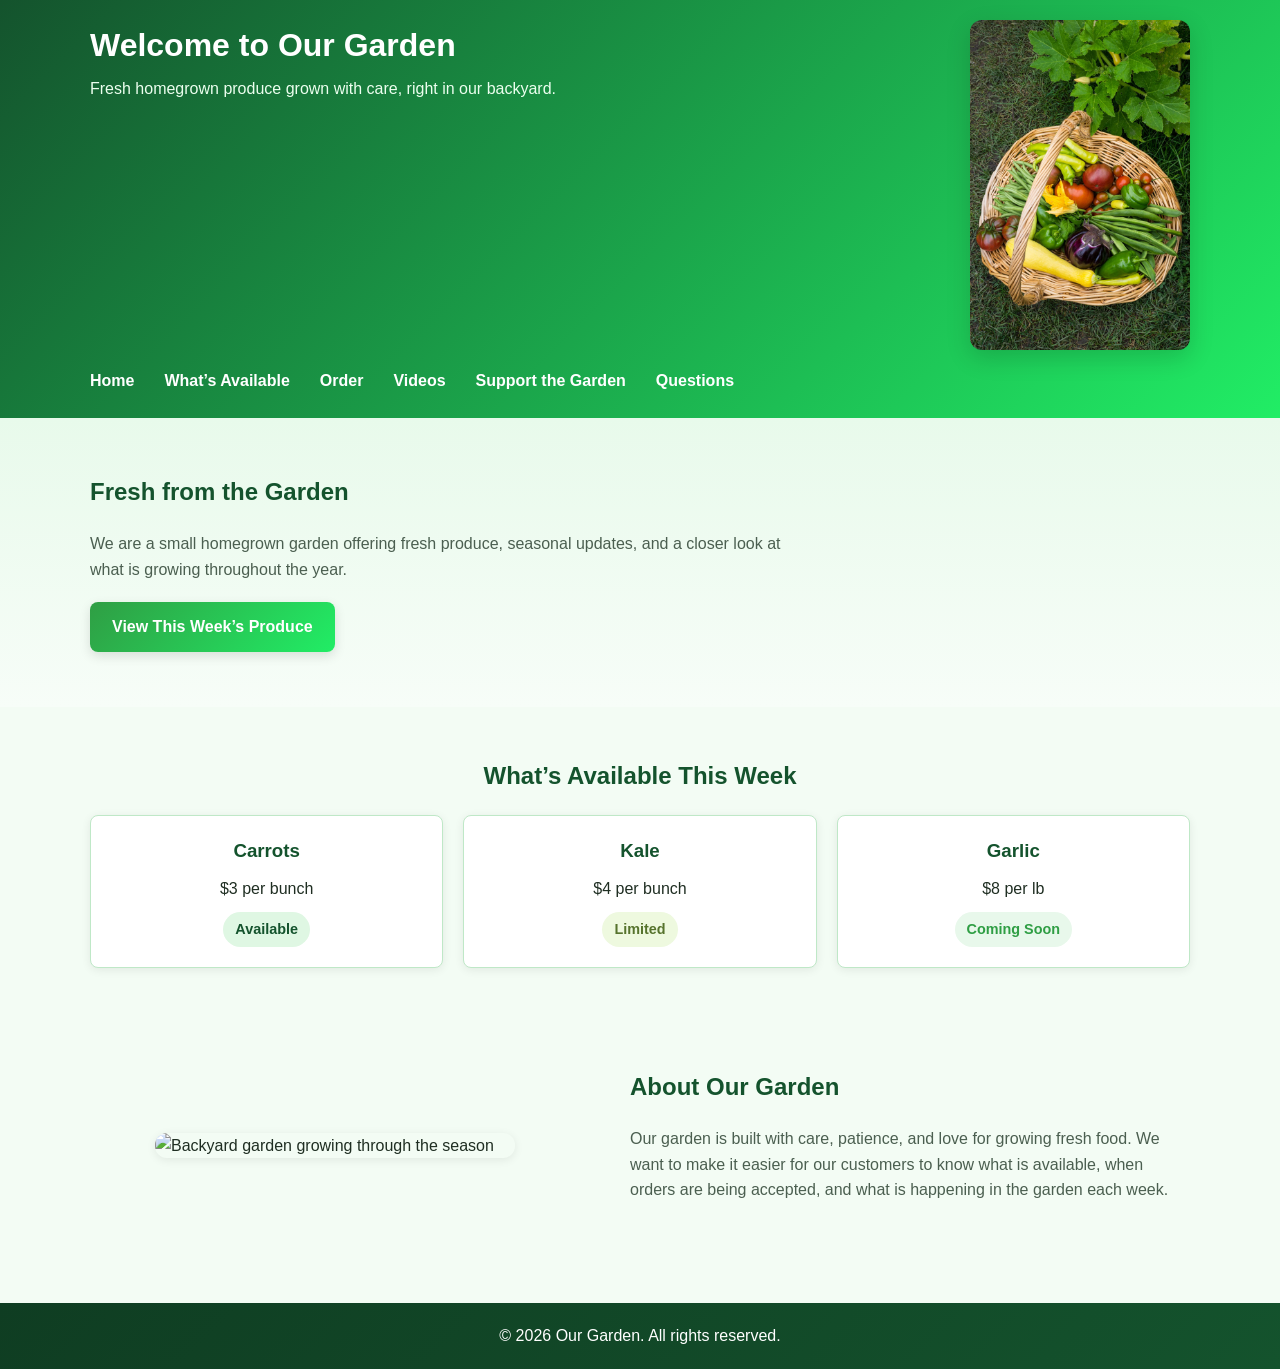
==== commit 6409a577: "update" ====
--- a/index.html
+++ b/index.html
@@ -10,8 +10,16 @@
 
     <header>
         <div class="container">
-            <h1>Welcome to Our Garden</h1>
-            <p class="tagline">Fresh homegrown produce grown with care, right in our backyard.</p>
+            <div class="header-top">
+                <div class="header-copy">
+                    <h1>Welcome to Our Garden</h1>
+                    <p class="tagline">Fresh homegrown produce grown with care, right in our backyard.</p>
+                </div>
+
+                <div class="header-corner-image">
+                    <img src="images/basket of veggies.jpg" alt="Fresh homegrown vegetables from our garden">
+                </div>
+            </div>
 
             <nav>
                 <ul>
@@ -23,9 +31,13 @@
                     <li><a href="questions.html">Questions</a></li>
                 </ul>
             </nav>
+        </div>
+    </header>
 
-            <div class="header-banner">
-                <div class="header-banner-text">
+    <main>
+        <section class="hero">
+            <div class="container">
+                <div class="hero-content">
                     <h2>Fresh from the Garden</h2>
                     <p>
                         We are a small homegrown garden offering fresh produce, seasonal updates,
@@ -33,15 +45,9 @@
                     </p>
                     <a class="button" href="available.html">View This Week’s Produce</a>
                 </div>
+            </div>
+        </section>
 
-                <div class="header-banner-image">
-                    <img src="images/basket of veggies.jpg" alt="Fresh homegrown vegetables from our garden">
-                </div>
-            </div>
-        </div>
-    </header>
-
-    <main>
         <section class="featured">
             <div class="container">
                 <h2>What’s Available This Week</h2>
--- a/style.css
+++ b/style.css
@@ -21,6 +21,7 @@
     --text-dark: #1f2e22;
     --text-soft: #4b5f50;
     --shadow: 0 2px 10px rgba(0, 0, 0, 0.08);
+    --shadow-strong: 0 8px 24px rgba(0, 0, 0, 0.16);
 }
 
 /* =========================
@@ -45,7 +46,7 @@
 header {
     background: linear-gradient(135deg, var(--green-dark), var(--green-bright));
     color: var(--white);
-    padding: 20px 0 30px;
+    padding: 20px 0 24px;
 }
 
 header h1 {
@@ -53,9 +54,14 @@
 }
 
 .tagline {
-    margin-bottom: 15px;
+    margin-bottom: 0;
     font-size: 1rem;
     color: #ecffef;
+    max-width: 650px;
+}
+
+nav {
+    margin-top: 18px;
 }
 
 nav ul {
@@ -77,8 +83,36 @@
 }
 
 /* =========================
-   Header Banner
-========================= */
+   Header Layout
+   Supports top-right banner image
+========================= */
+.header-top {
+    display: flex;
+    align-items: flex-start;
+    justify-content: space-between;
+    gap: 30px;
+}
+
+.header-copy {
+    flex: 1 1 auto;
+    min-width: 0;
+}
+
+.header-corner-image {
+    flex: 0 0 auto;
+}
+
+.header-corner-image img {
+    display: block;
+    width: 220px;
+    max-width: 100%;
+    height: auto;
+    border-radius: 12px;
+    box-shadow: var(--shadow-strong);
+    object-fit: cover;
+}
+
+/* Optional support if older banner markup still exists */
 .header-banner {
     margin-top: 25px;
     display: flex;
@@ -116,52 +150,20 @@
     height: auto;
     display: block;
     border-radius: 12px;
-    box-shadow: 0 8px 24px rgba(0, 0, 0, 0.16);
+    box-shadow: var(--shadow-strong);
     object-fit: cover;
 }
 
 /* =========================
-   General Split Layout
-========================= */
-.split-section {
-    display: flex;
-    align-items: center;
-    justify-content: space-between;
-    gap: 50px;
-}
-
-.split-section.reverse {
-    flex-direction: row-reverse;
-}
-
-.text-content {
-    flex: 1 1 55%;
-    max-width: 560px;
-}
-
-.image-content {
-    flex: 1 1 45%;
-    display: flex;
-    justify-content: center;
-    align-items: center;
-}
-
-.image-content img {
-    width: 100%;
-    max-width: 360px;
-    height: auto;
-    display: block;
-    border-radius: 12px;
-    box-shadow: var(--shadow);
-    object-fit: cover;
-}
-
-/* =========================
-   Hero / Home Sections
+   Hero / Shared Home Sections
 ========================= */
 .hero {
     background: linear-gradient(180deg, #e8faeb 0%, #f7fdf8 100%);
-    padding: 50px 0;
+    padding: 55px 0;
+}
+
+.hero-content {
+    max-width: 700px;
 }
 
 .featured,
@@ -173,6 +175,42 @@
 .order-section,
 .questions-section {
     padding: 50px 0;
+}
+
+/* =========================
+   General Split Layout
+========================= */
+.split-section {
+    display: flex;
+    align-items: center;
+    justify-content: space-between;
+    gap: 50px;
+}
+
+.split-section.reverse {
+    flex-direction: row-reverse;
+}
+
+.text-content {
+    flex: 1 1 55%;
+    max-width: 560px;
+}
+
+.image-content {
+    flex: 1 1 45%;
+    display: flex;
+    justify-content: center;
+    align-items: center;
+}
+
+.image-content img {
+    width: 100%;
+    max-width: 360px;
+    height: auto;
+    display: block;
+    border-radius: 12px;
+    box-shadow: var(--shadow);
+    object-fit: cover;
 }
 
 /* =========================
@@ -305,7 +343,7 @@
 }
 
 /* =========================
-   Forms - Shared
+   Shared Card / Panel Styling
 ========================= */
 .form-container,
 .questions-card,
@@ -320,6 +358,9 @@
     border: 1px solid var(--green-border);
 }
 
+/* =========================
+   Shared Forms
+========================= */
 .form-group {
     margin-bottom: 20px;
 }
@@ -605,6 +646,10 @@
    Responsive
 ========================= */
 @media (max-width: 900px) {
+    .header-corner-image img {
+        width: 180px;
+    }
+
     .header-banner {
         gap: 30px;
     }
@@ -628,6 +673,16 @@
 }
 
 @media (max-width: 768px) {
+    .header-top {
+        flex-direction: column;
+        align-items: flex-start;
+        gap: 18px;
+    }
+
+    .header-corner-image img {
+        width: 200px;
+    }
+
     .header-banner {
         flex-direction: column;
         text-align: center;
@@ -683,9 +738,11 @@
         font-size: 1.6rem;
     }
 
+    .header-corner-image img,
     .header-banner-image img,
     .image-content img {
         max-width: 240px;
+        width: 100%;
     }
 
     .questions-card,
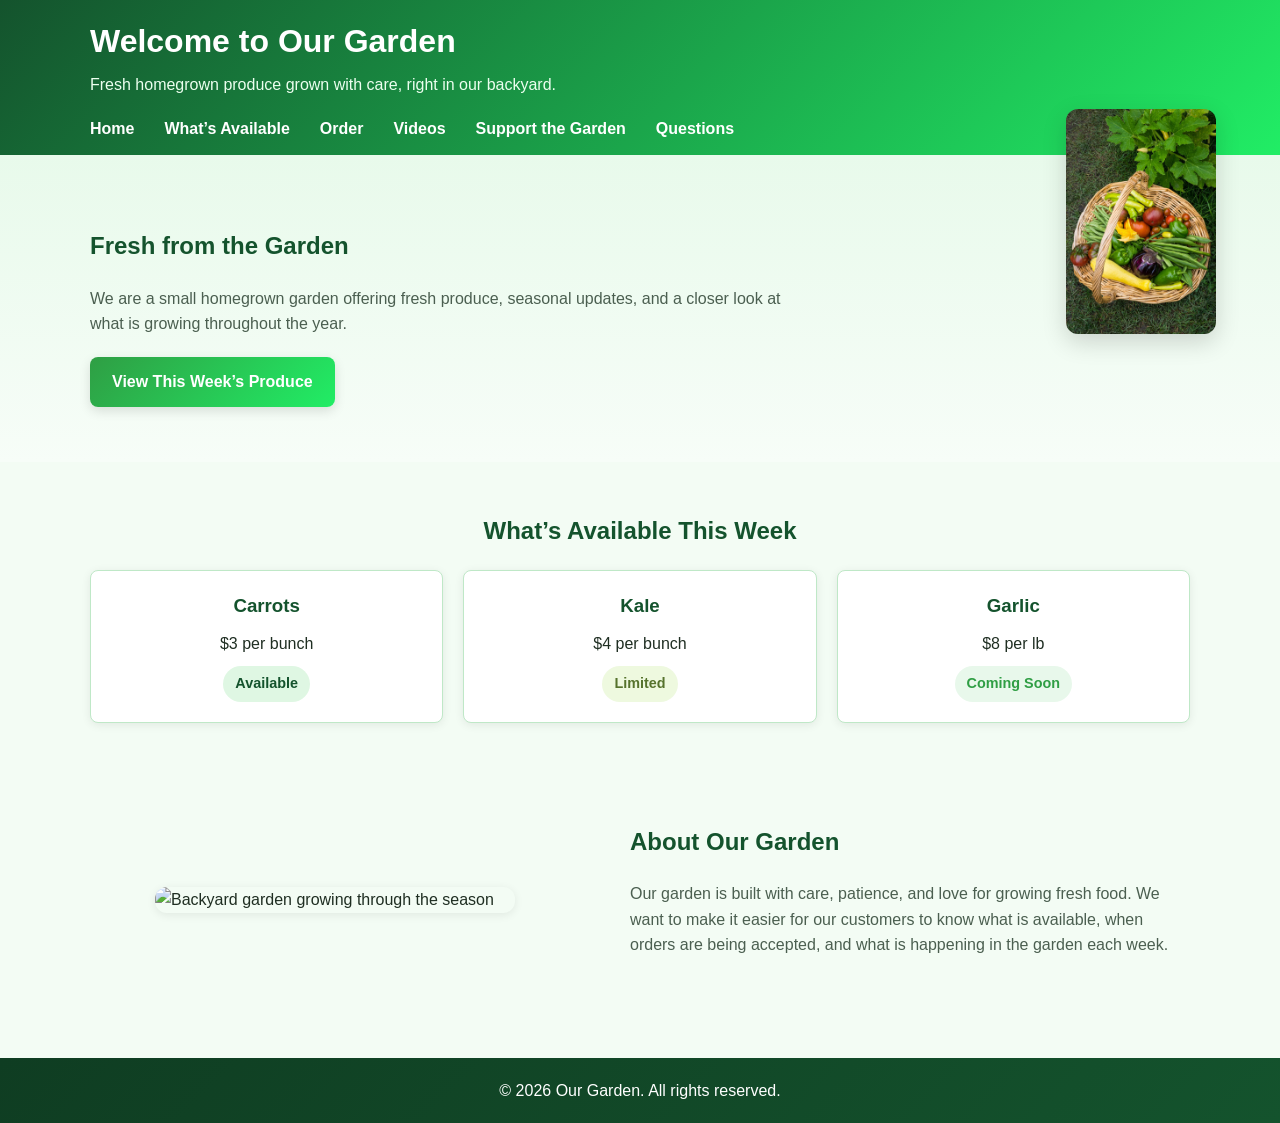
==== commit d2a1e483: "Update index.html" ====
--- a/index.html
+++ b/index.html
@@ -10,15 +10,9 @@
 
     <header>
         <div class="container">
-            <div class="header-top">
-                <div class="header-copy">
-                    <h1>Welcome to Our Garden</h1>
-                    <p class="tagline">Fresh homegrown produce grown with care, right in our backyard.</p>
-                </div>
-
-                <div class="header-corner-image">
-                    <img src="images/basket of veggies.jpg" alt="Fresh homegrown vegetables from our garden">
-                </div>
+            <div class="header-copy">
+                <h1>Welcome to Our Garden</h1>
+                <p class="tagline">Fresh homegrown produce grown with care, right in our backyard.</p>
             </div>
 
             <nav>
@@ -34,7 +28,11 @@
         </div>
     </header>
 
-    <main>
+    <main class="home-page">
+        <div class="floating-home-image">
+            <img src="images/basket of veggies.jpg" alt="Fresh homegrown vegetables from our garden">
+        </div>
+
         <section class="hero">
             <div class="container">
                 <div class="hero-content">
@@ -103,4 +101,4 @@
     <script src="script.js"></script>
 
 </body>
-</html>+</html>
--- a/style.css
+++ b/style.css
@@ -46,11 +46,17 @@
 header {
     background: linear-gradient(135deg, var(--green-dark), var(--green-bright));
     color: var(--white);
-    padding: 20px 0 24px;
+    padding: 16px 0 14px;
+    position: relative;
+    z-index: 2;
 }
 
 header h1 {
     margin-bottom: 5px;
+}
+
+.header-copy {
+    max-width: 700px;
 }
 
 .tagline {
@@ -83,74 +89,28 @@
 }
 
 /* =========================
-   Header Layout
-   Supports top-right banner image
-========================= */
-.header-top {
-    display: flex;
-    align-items: flex-start;
-    justify-content: space-between;
-    gap: 30px;
-}
-
-.header-copy {
-    flex: 1 1 auto;
-    min-width: 0;
-}
-
-.header-corner-image {
-    flex: 0 0 auto;
-}
-
-.header-corner-image img {
+   Floating Home Image
+========================= */
+.home-page {
+    position: relative;
+}
+
+.floating-home-image {
+    position: absolute;
+    top: -46px;
+    right: 5%;
+    z-index: 4;
+    pointer-events: none;
+}
+
+.floating-home-image img {
     display: block;
-    width: 220px;
+    width: 150px;
     max-width: 100%;
     height: auto;
     border-radius: 12px;
     box-shadow: var(--shadow-strong);
-    object-fit: cover;
-}
-
-/* Optional support if older banner markup still exists */
-.header-banner {
-    margin-top: 25px;
-    display: flex;
-    align-items: center;
-    justify-content: space-between;
-    gap: 40px;
-}
-
-.header-banner-text {
-    flex: 1 1 55%;
-    max-width: 560px;
-}
-
-.header-banner-text h2 {
-    font-size: 2rem;
-    margin-bottom: 15px;
-    color: var(--white);
-}
-
-.header-banner-text p {
-    color: #f2fff4;
-    margin-bottom: 20px;
-}
-
-.header-banner-image {
-    flex: 1 1 45%;
-    display: flex;
-    justify-content: center;
-    align-items: center;
-}
-
-.header-banner-image img {
-    width: 100%;
-    max-width: 340px;
-    height: auto;
-    display: block;
-    border-radius: 12px;
-    box-shadow: var(--shadow-strong);
+    background-color: var(--white);
     object-fit: cover;
 }
 
@@ -159,7 +119,9 @@
 ========================= */
 .hero {
     background: linear-gradient(180deg, #e8faeb 0%, #f7fdf8 100%);
-    padding: 55px 0;
+    padding: 72px 0 55px;
+    position: relative;
+    z-index: 1;
 }
 
 .hero-content {
@@ -646,16 +608,12 @@
    Responsive
 ========================= */
 @media (max-width: 900px) {
-    .header-corner-image img {
-        width: 180px;
-    }
-
-    .header-banner {
-        gap: 30px;
-    }
-
-    .header-banner-image img {
-        max-width: 280px;
+    .floating-home-image {
+        top: -40px;
+    }
+
+    .floating-home-image img {
+        width: 135px;
     }
 
     .split-section,
@@ -670,32 +628,25 @@
     .order-layout {
         grid-template-columns: 1fr;
     }
+
+    .hero {
+        padding-top: 66px;
+    }
 }
 
 @media (max-width: 768px) {
-    .header-top {
+    nav ul {
         flex-direction: column;
-        align-items: flex-start;
-        gap: 18px;
-    }
-
-    .header-corner-image img {
-        width: 200px;
-    }
-
-    .header-banner {
-        flex-direction: column;
-        text-align: center;
-    }
-
-    .header-banner-text,
-    .header-banner-image {
-        max-width: 100%;
-        flex: 1 1 100%;
-    }
-
-    .header-banner-image img {
-        max-width: 280px;
+        gap: 10px;
+    }
+
+    .floating-home-image {
+        top: -28px;
+        right: 6%;
+    }
+
+    .floating-home-image img {
+        width: 125px;
     }
 
     .split-section,
@@ -714,13 +665,8 @@
         max-width: 320px;
     }
 
-    nav ul {
-        flex-direction: column;
-        gap: 10px;
-    }
-
     .hero {
-        padding: 45px 0;
+        padding: 58px 0 45px;
     }
 
     .form-row,
@@ -734,15 +680,19 @@
         width: 92%;
     }
 
-    .header-banner-text h2 {
-        font-size: 1.6rem;
-    }
-
-    .header-corner-image img,
-    .header-banner-image img,
+    .floating-home-image {
+        top: -18px;
+        right: 6%;
+    }
+
+    .floating-home-image img,
     .image-content img {
-        max-width: 240px;
-        width: 100%;
+        width: 105px;
+        max-width: 100%;
+    }
+
+    .hero {
+        padding-top: 45px;
     }
 
     .questions-card,
@@ -751,4 +701,4 @@
     .donate-card {
         padding: 22px;
     }
-}+}
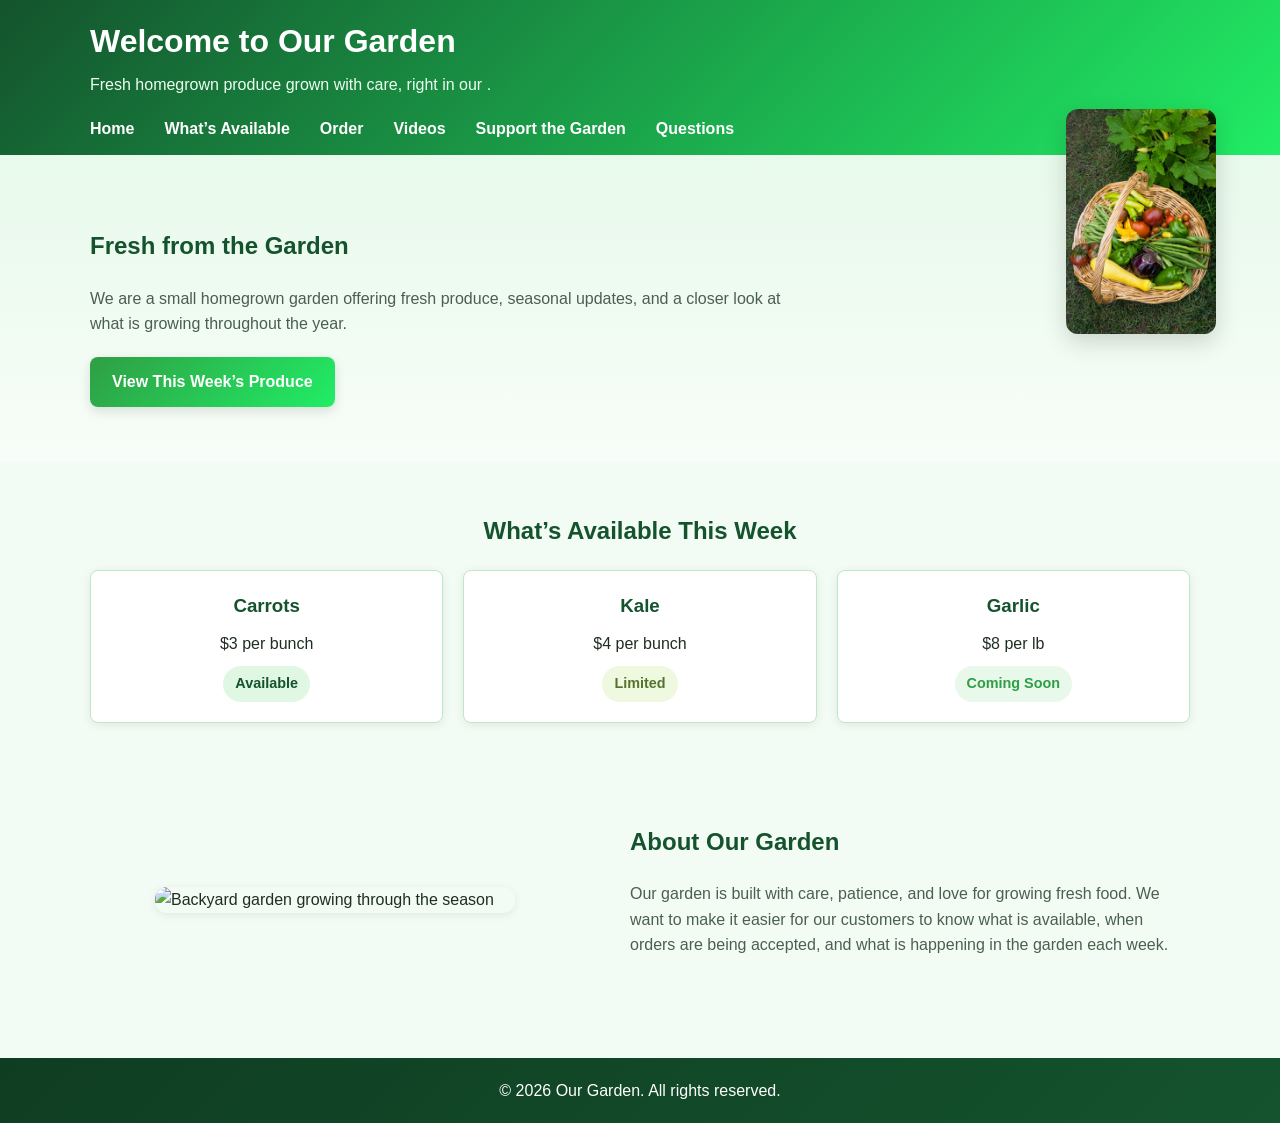
==== commit d227dc69: "Update index.html" ====
--- a/index.html
+++ b/index.html
@@ -12,7 +12,7 @@
         <div class="container">
             <div class="header-copy">
                 <h1>Welcome to Our Garden</h1>
-                <p class="tagline">Fresh homegrown produce grown with care, right in our backyard.</p>
+                <p class="tagline">Fresh homegrown produce grown with care, right in our .</p>
             </div>
 
             <nav>
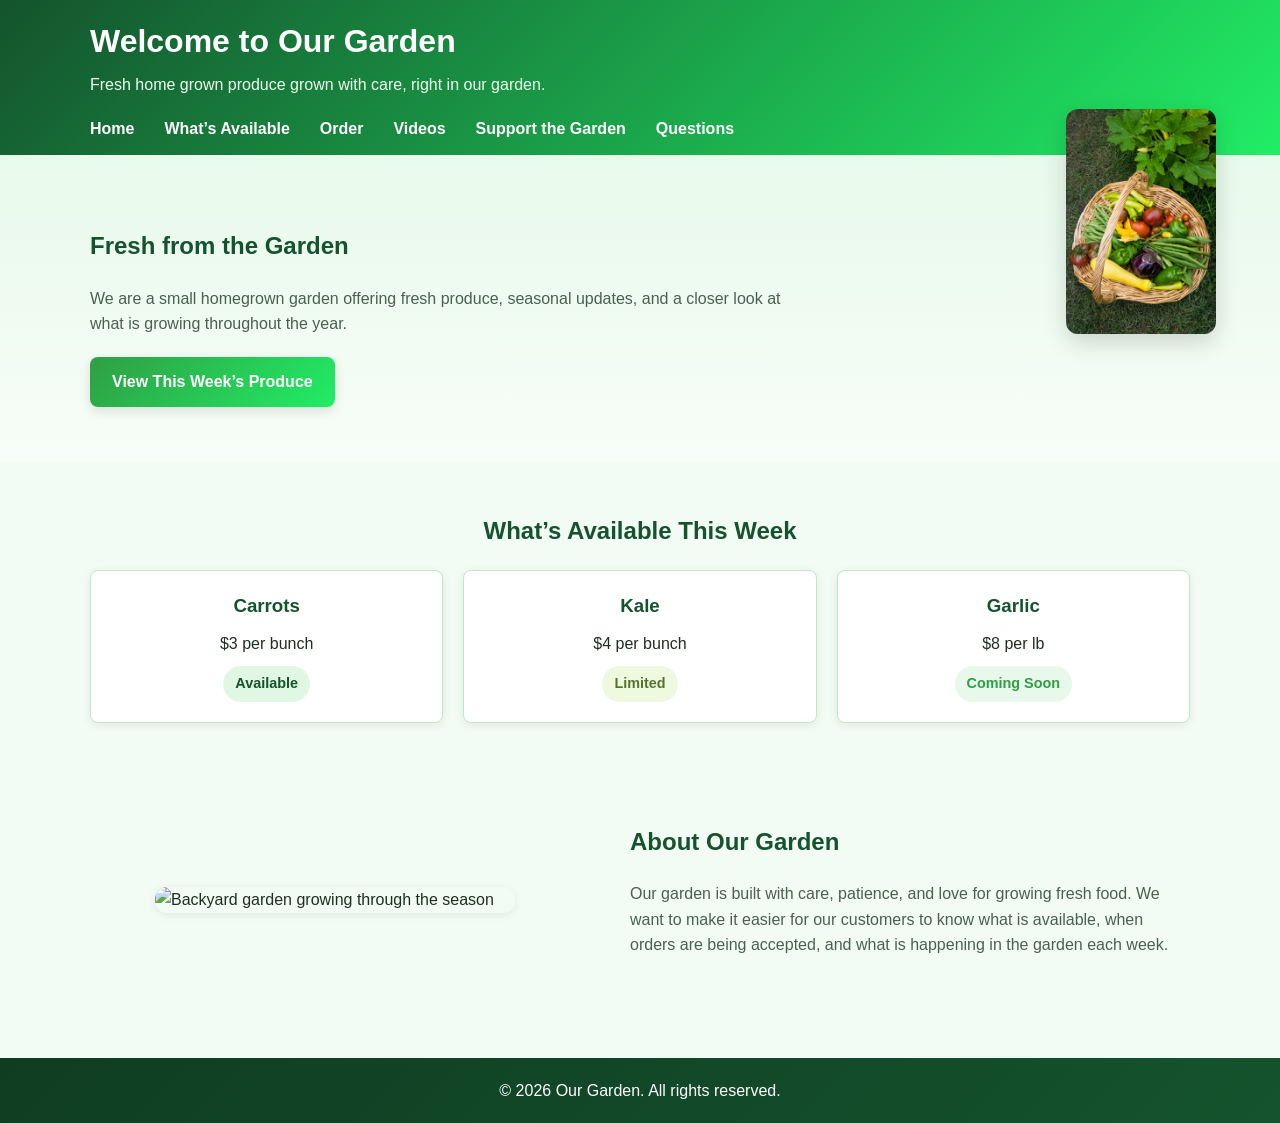
==== commit 3fb68d55: "Update index.html" ====
--- a/index.html
+++ b/index.html
@@ -12,7 +12,7 @@
         <div class="container">
             <div class="header-copy">
                 <h1>Welcome to Our Garden</h1>
-                <p class="tagline">Fresh homegrown produce grown with care, right in our .</p>
+                <p class="tagline">Fresh home grown produce grown with care, right in our garden.</p>
             </div>
 
             <nav>
